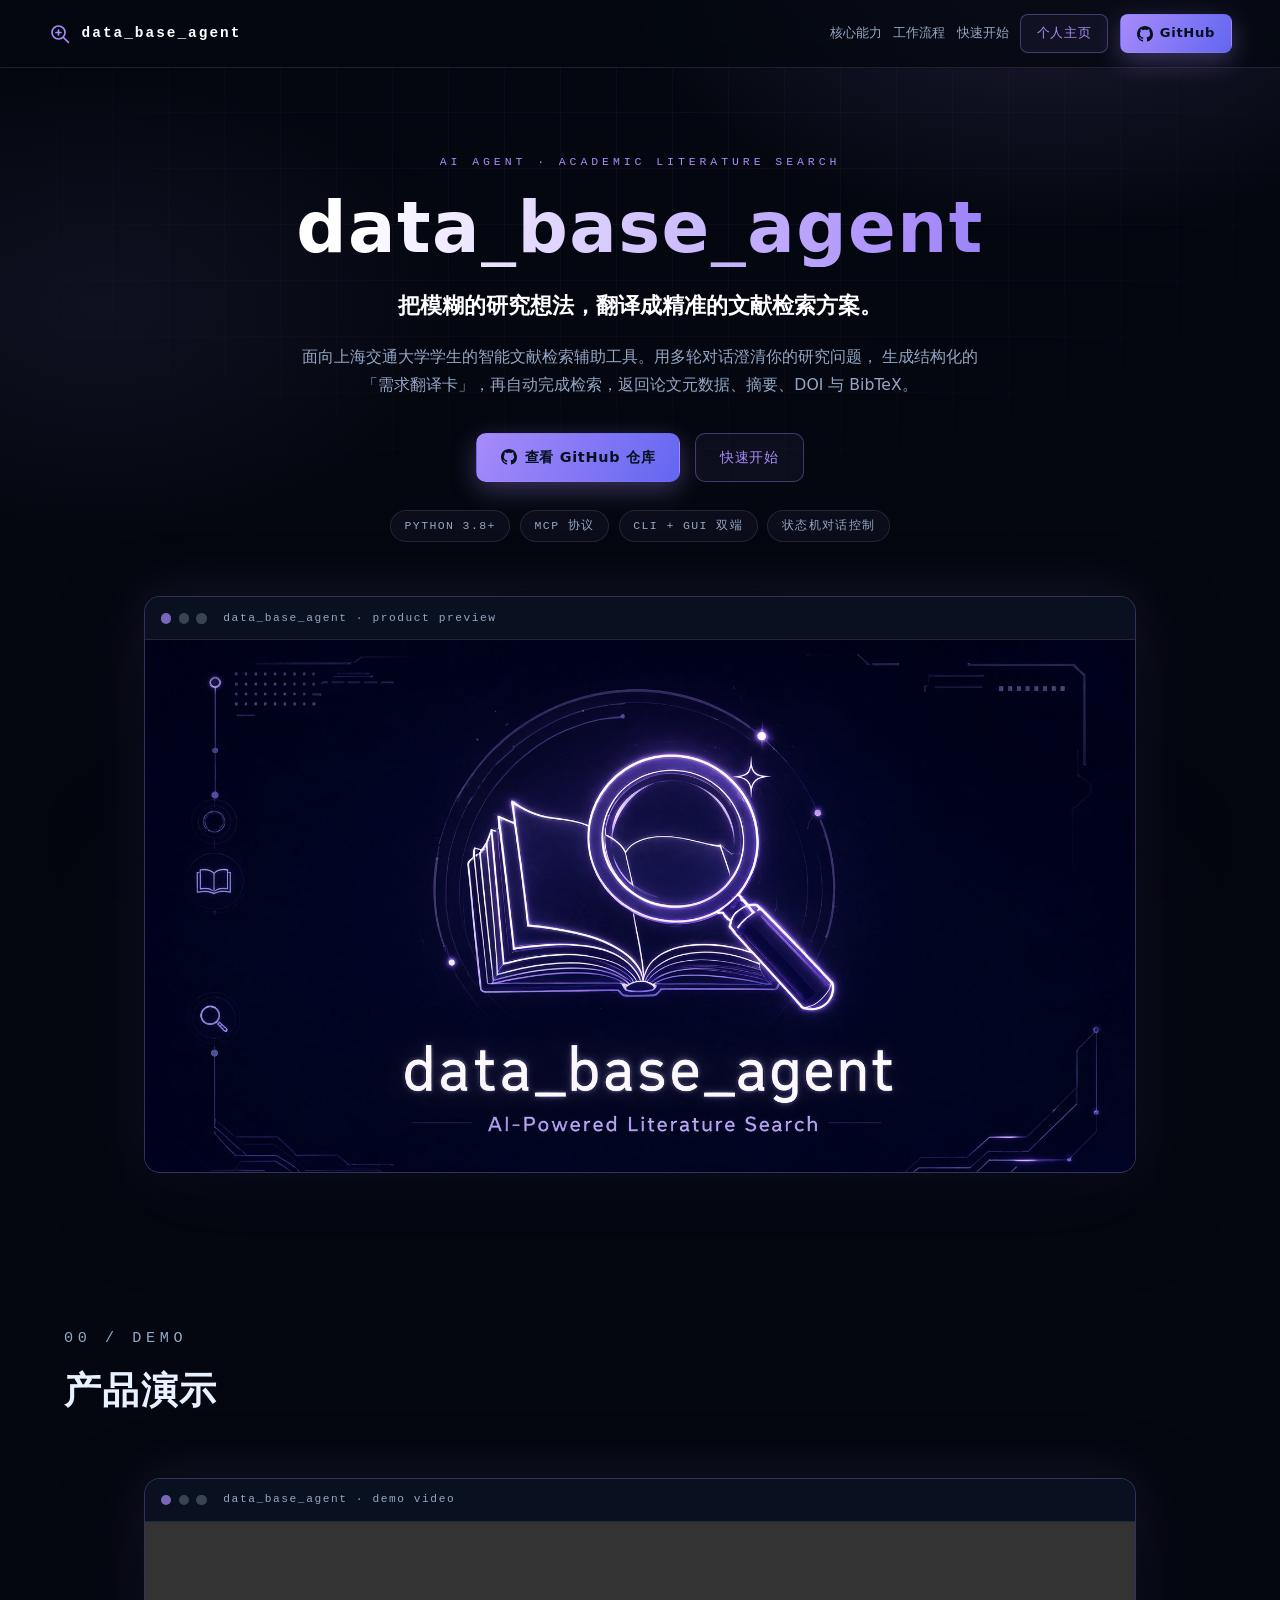
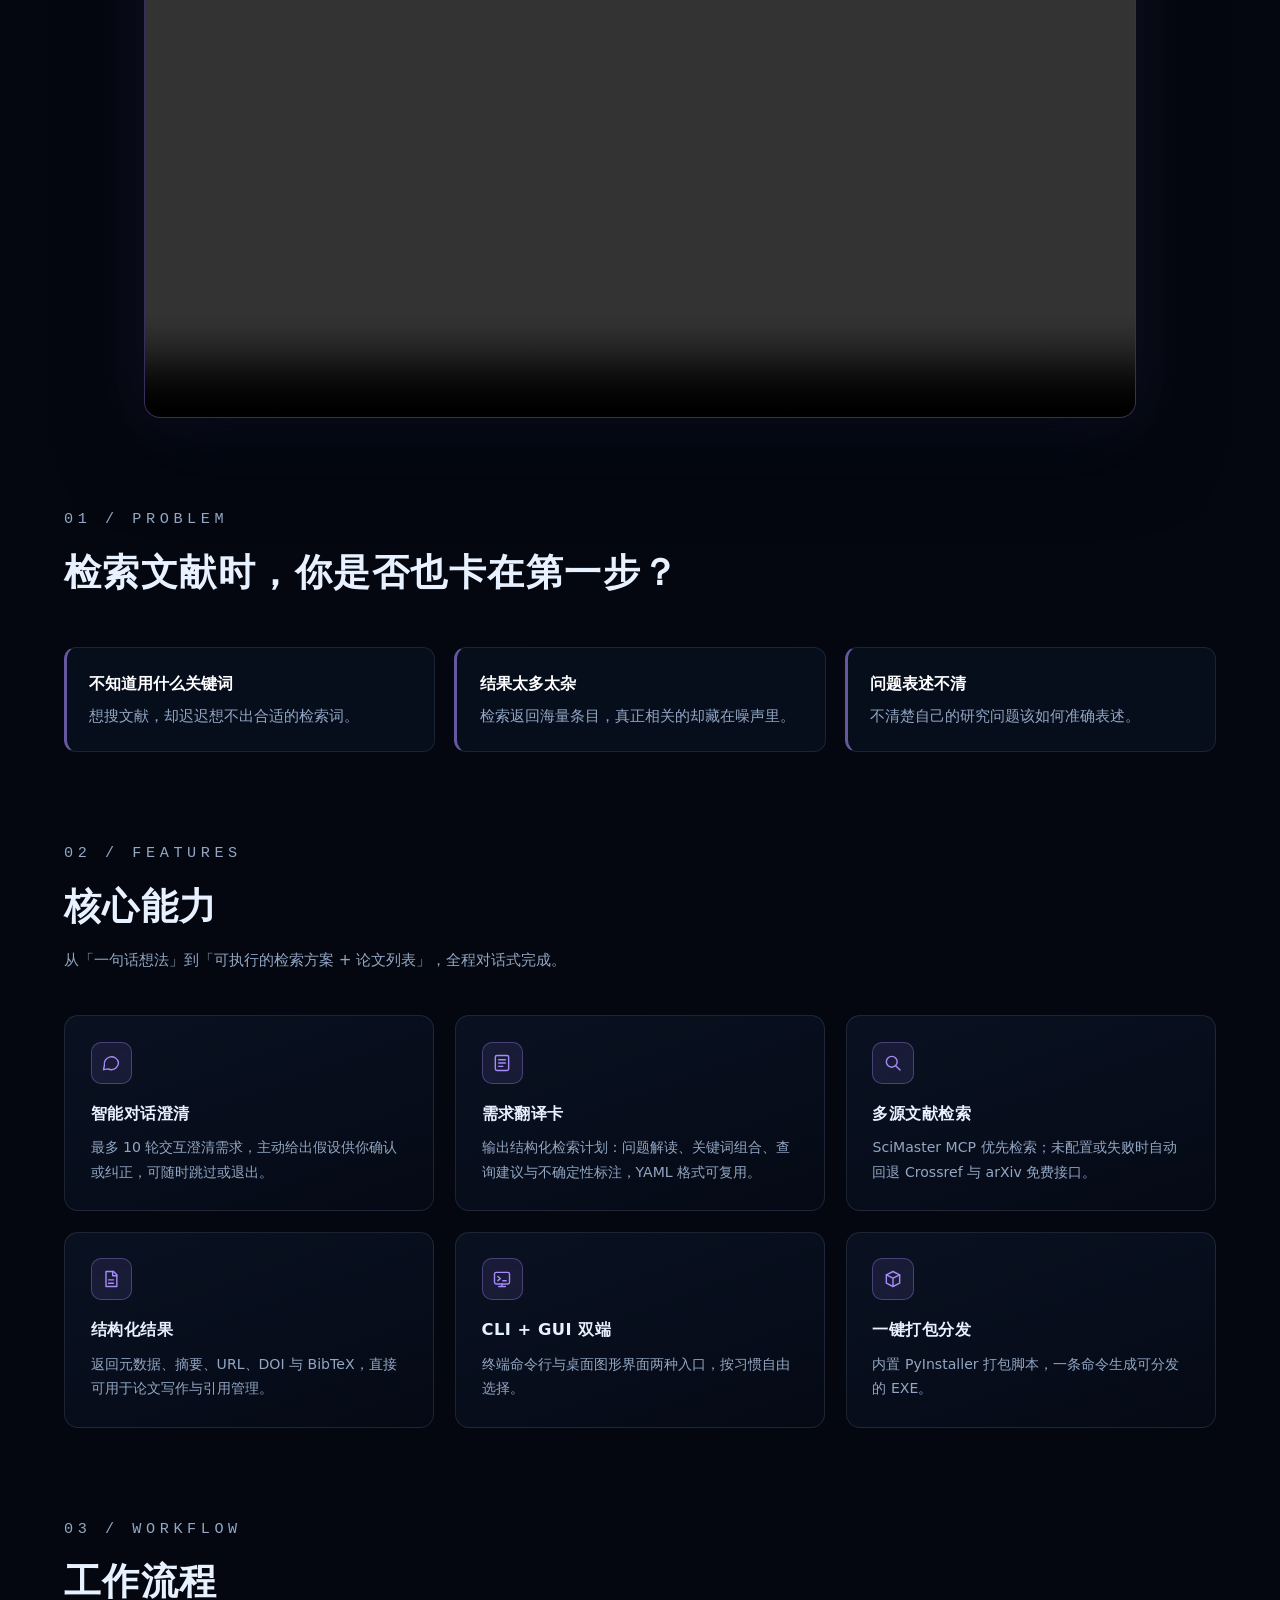
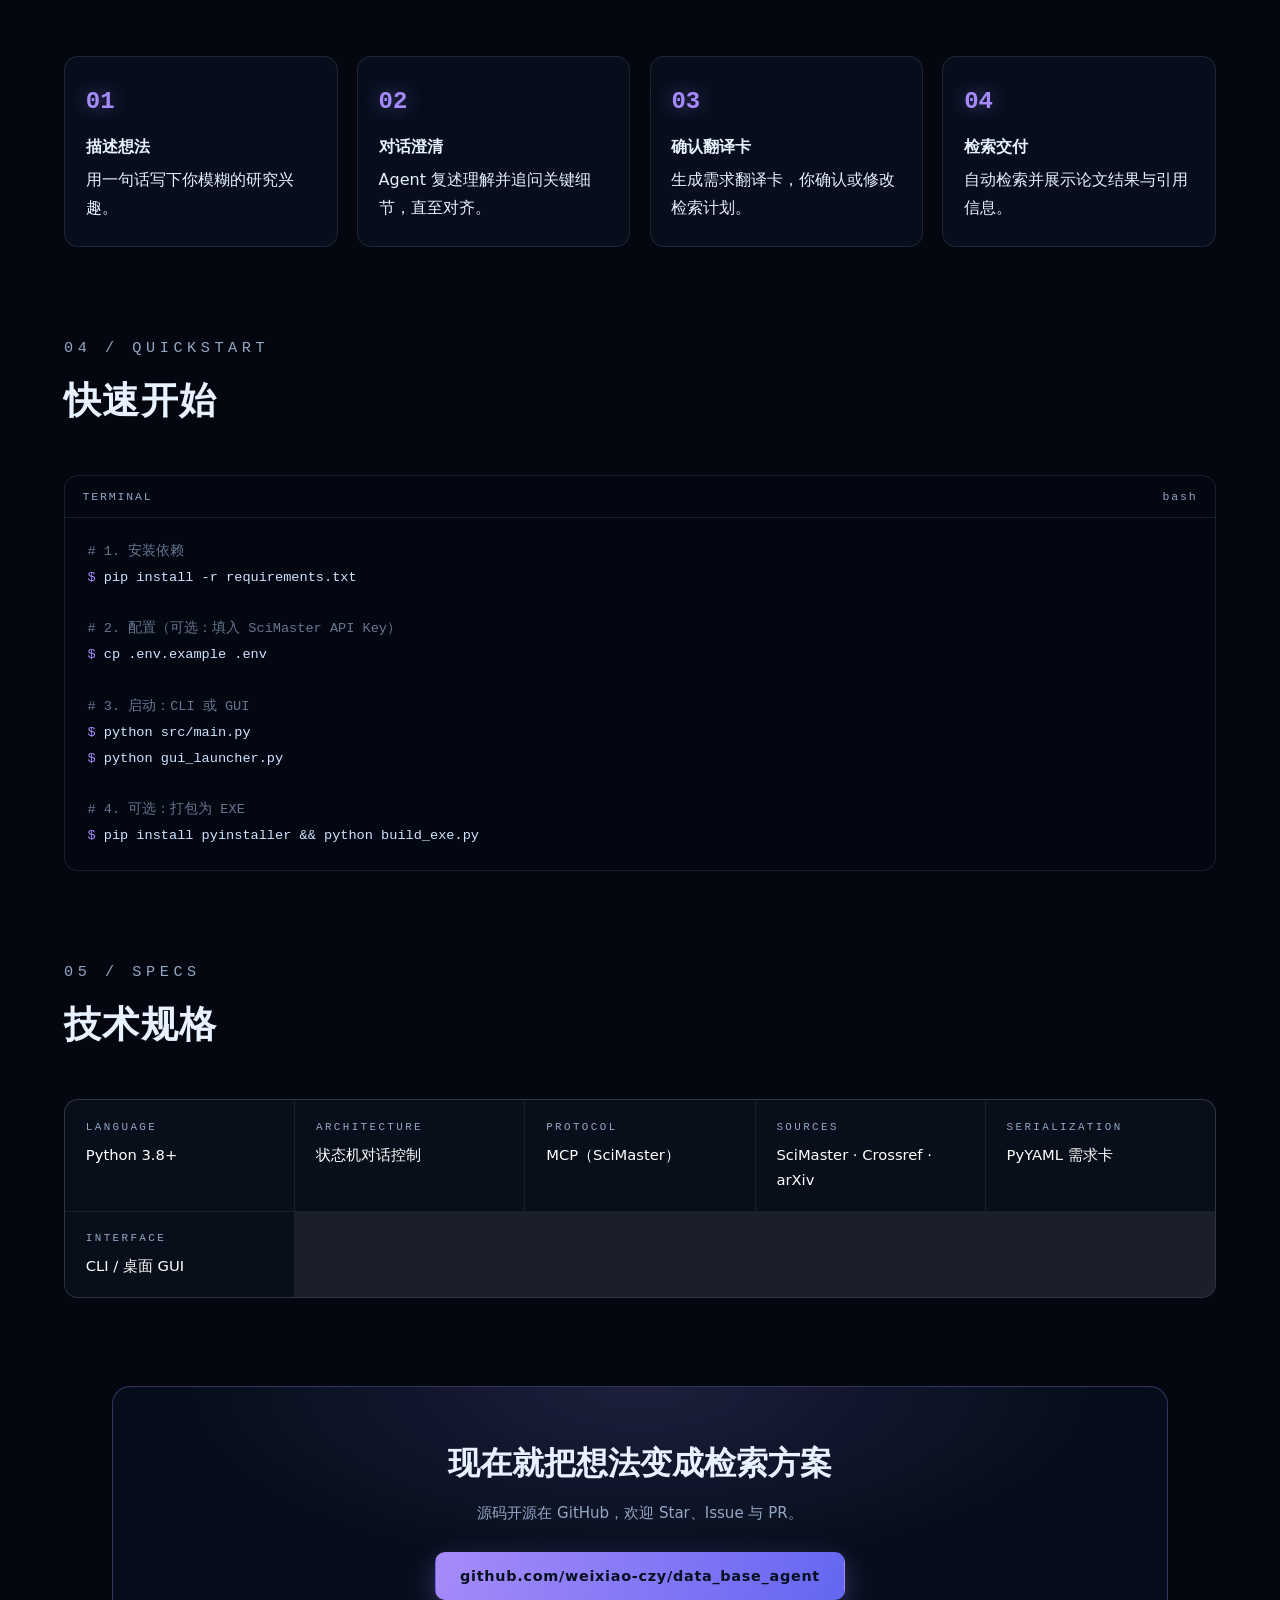
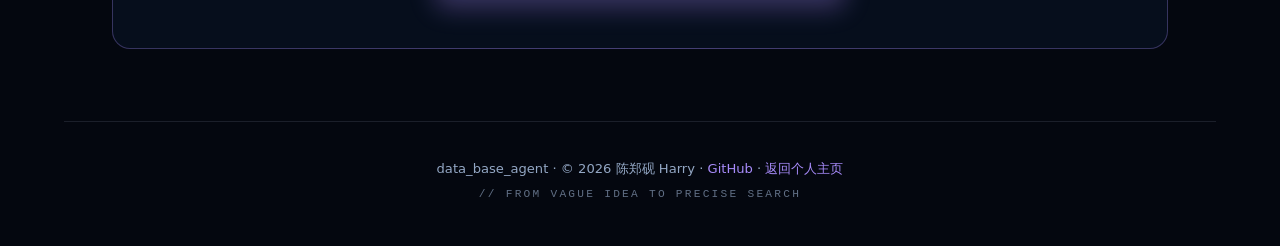
==== data_base_agent/index.html @ 6f0f9e39 "feat: data_base_agent 产品介绍页嵌入宣传视频" ====
<!DOCTYPE html>
<html lang="zh-CN">
<head>
<meta charset="UTF-8">
<meta name="viewport" content="width=device-width, initial-scale=1.0">
<title>data_base_agent · 文献检索需求翻译 Agent</title>
<meta name="description" content="data_base_agent：面向上海交通大学学生的智能文献检索辅助工具，用对话澄清研究想法，生成结构化检索方案并自动获取论文。">
<link rel="icon" href="data:image/svg+xml,%3Csvg xmlns='http://www.w3.org/2000/svg' viewBox='0 0 24 24'%3E%3Ccircle cx='10.5' cy='10.5' r='6.5' fill='none' stroke='%23a78bfa' stroke-width='2'/%3E%3Cpath d='m15.5 15.5 5 5' stroke='%23a78bfa' stroke-width='2' stroke-linecap='round'/%3E%3C/svg%3E">
<link rel="stylesheet" href="../css/product.css">
</head>
<body class="theme-violet">
<div class="p-bg" aria-hidden="true"></div>

<header class="p-topbar">
  <a class="p-logo" href="#top">
    <svg viewBox="0 0 24 24" aria-hidden="true"><circle cx="10.5" cy="10.5" r="6.5"/><path d="m15.5 15.5 5 5"/><path d="M8 10.5h5M10.5 8v5"/></svg>
    <span><b>data_base_agent</b></span>
  </a>
  <nav class="p-topnav" aria-label="页面导航">
    <a class="p-hide-sm" href="#features">核心能力</a>
    <a class="p-hide-sm" href="#workflow">工作流程</a>
    <a class="p-hide-sm" href="#quickstart">快速开始</a>
    <a class="p-btn p-btn-ghost p-btn-sm" href="../index.html">个人主页</a>
    <a class="p-btn p-btn-primary p-btn-sm" href="https://github.com/weixiao-czy/data_base_agent" target="_blank" rel="noopener">
      <svg viewBox="0 0 16 16" aria-hidden="true"><path d="M8 0C3.58 0 0 3.58 0 8c0 3.54 2.29 6.53 5.47 7.59.4.07.55-.17.55-.38 0-.19-.01-.82-.01-1.49-2.01.37-2.53-.49-2.69-.94-.09-.23-.48-.94-.82-1.13-.28-.15-.68-.52-.01-.53.63-.01 1.08.58 1.23.82.72 1.21 1.87.87 2.33.66.07-.52.28-.87.51-1.07-1.78-.2-3.64-.89-3.64-3.95 0-.87.31-1.59.82-2.15-.08-.2-.36-1.02.08-2.12 0 0 .67-.21 2.2.82.64-.18 1.32-.27 2-.27s1.36.09 2 .27c1.53-1.04 2.2-.82 2.2-.82.44 1.1.16 1.92.08 2.12.51.56.82 1.27.82 2.15 0 3.07-1.87 3.75-3.65 3.95.29.25.54.73.54 1.48 0 1.07-.01 1.93-.01 2.2 0 .21.15.46.55.38A8.01 8.01 0 0 0 16 8c0-4.42-3.58-8-8-8Z"/></svg>
      GitHub
    </a>
  </nav>
</header>

<main id="top">
  <section class="p-hero p-wrap">
    <p class="p-eyebrow up up-1">AI AGENT · ACADEMIC LITERATURE SEARCH</p>
    <h1 class="up up-2">data_base_agent</h1>
    <p class="p-tagline up up-3">把模糊的研究想法，翻译成精准的文献检索方案。</p>
    <p class="p-desc up up-4">
      面向上海交通大学学生的智能文献检索辅助工具。用多轮对话澄清你的研究问题，
      生成结构化的「需求翻译卡」，再自动完成检索，返回论文元数据、摘要、DOI 与 BibTeX。
    </p>
    <div class="p-cta up up-4">
      <a class="p-btn p-btn-primary" href="https://github.com/weixiao-czy/data_base_agent" target="_blank" rel="noopener">
        <svg viewBox="0 0 16 16" aria-hidden="true"><path d="M8 0C3.58 0 0 3.58 0 8c0 3.54 2.29 6.53 5.47 7.59.4.07.55-.17.55-.38 0-.19-.01-.82-.01-1.49-2.01.37-2.53-.49-2.69-.94-.09-.23-.48-.94-.82-1.13-.28-.15-.68-.52-.01-.53.63-.01 1.08.58 1.23.82.72 1.21 1.87.87 2.33.66.07-.52.28-.87.51-1.07-1.78-.2-3.64-.89-3.64-3.95 0-.87.31-1.59.82-2.15-.08-.2-.36-1.02.08-2.12 0 0 .67-.21 2.2.82.64-.18 1.32-.27 2-.27s1.36.09 2 .27c1.53-1.04 2.2-.82 2.2-.82.44 1.1.16 1.92.08 2.12.51.56.82 1.27.82 2.15 0 3.07-1.87 3.75-3.65 3.95.29.25.54.73.54 1.48 0 1.07-.01 1.93-.01 2.2 0 .21.15.46.55.38A8.01 8.01 0 0 0 16 8c0-4.42-3.58-8-8-8Z"/></svg>
        查看 GitHub 仓库
      </a>
      <a class="p-btn p-btn-ghost" href="#quickstart">快速开始</a>
    </div>
    <ul class="p-meta up up-5">
      <li>PYTHON 3.8+</li>
      <li>MCP 协议</li>
      <li>CLI + GUI 双端</li>
      <li>状态机对话控制</li>
    </ul>

    <figure class="p-frame up up-5">
      <div class="p-frame-bar" aria-hidden="true"><i></i><i></i><i></i><span>data_base_agent · product preview</span></div>
      <img src="../assets/promo-dba.jpg" alt="data_base_agent 产品宣传图：对话澄清、需求翻译卡与文献引用网络">
    </figure>
  </section>

  <section class="p-section p-wrap" id="demo">
    <header class="p-sec-head">
      <p class="p-sec-idx">00 / DEMO</p>
      <h2>产品演示</h2>
    </header>
    <figure class="p-frame">
      <div class="p-frame-bar" aria-hidden="true"><i></i><i></i><i></i><span>data_base_agent · demo video</span></div>
      <video src="promo.mp4" controls preload="metadata" playsinline></video>
    </figure>
  </section>

  <section class="p-section p-wrap" id="problems">
    <header class="p-sec-head">
      <p class="p-sec-idx">01 / PROBLEM</p>
      <h2>检索文献时，你是否也卡在第一步？</h2>
    </header>
    <ul class="p-pains">
      <li><b>不知道用什么关键词</b>想搜文献，却迟迟想不出合适的检索词。</li>
      <li><b>结果太多太杂</b>检索返回海量条目，真正相关的却藏在噪声里。</li>
      <li><b>问题表述不清</b>不清楚自己的研究问题该如何准确表述。</li>
    </ul>
  </section>

  <section class="p-section p-wrap" id="features">
    <header class="p-sec-head">
      <p class="p-sec-idx">02 / FEATURES</p>
      <h2>核心能力</h2>
      <p>从「一句话想法」到「可执行的检索方案 + 论文列表」，全程对话式完成。</p>
    </header>
    <div class="p-features">
      <div class="p-feature">
        <div class="p-ico"><svg viewBox="0 0 24 24"><path d="M21 11.5a8.5 8.5 0 0 1-8.5 8.5c-1.4 0-2.8-.3-4-1L3 20l1.1-5.2A8.5 8.5 0 1 1 21 11.5Z"/></svg></div>
        <h3>智能对话澄清</h3>
        <p>最多 10 轮交互澄清需求，主动给出假设供你确认或纠正，可随时跳过或退出。</p>
      </div>
      <div class="p-feature">
        <div class="p-ico"><svg viewBox="0 0 24 24"><rect x="4" y="3" width="16" height="18" rx="2"/><path d="M8 8h8M8 12h8M8 16h5"/></svg></div>
        <h3>需求翻译卡</h3>
        <p>输出结构化检索计划：问题解读、关键词组合、查询建议与不确定性标注，YAML 格式可复用。</p>
      </div>
      <div class="p-feature">
        <div class="p-ico"><svg viewBox="0 0 24 24"><circle cx="10.5" cy="10.5" r="6.5"/><path d="m15.5 15.5 5 5"/></svg></div>
        <h3>多源文献检索</h3>
        <p>SciMaster MCP 优先检索；未配置或失败时自动回退 Crossref 与 arXiv 免费接口。</p>
      </div>
      <div class="p-feature">
        <div class="p-ico"><svg viewBox="0 0 24 24"><path d="M6 3h9l4 4v14H6z"/><path d="M14 3v5h5M9 13h6M9 17h6"/></svg></div>
        <h3>结构化结果</h3>
        <p>返回元数据、摘要、URL、DOI 与 BibTeX，直接可用于论文写作与引用管理。</p>
      </div>
      <div class="p-feature">
        <div class="p-ico"><svg viewBox="0 0 24 24"><rect x="3" y="4" width="18" height="14" rx="2"/><path d="M8 21h8M12 18v3M7 9l3 2.5L7 14M13 14h4"/></svg></div>
        <h3>CLI + GUI 双端</h3>
        <p>终端命令行与桌面图形界面两种入口，按习惯自由选择。</p>
      </div>
      <div class="p-feature">
        <div class="p-ico"><svg viewBox="0 0 24 24"><path d="M12 3 4 7v10l8 4 8-4V7Z"/><path d="M4 7l8 4 8-4M12 11v10"/></svg></div>
        <h3>一键打包分发</h3>
        <p>内置 PyInstaller 打包脚本，一条命令生成可分发的 EXE。</p>
      </div>
    </div>
  </section>

  <section class="p-section p-wrap" id="workflow">
    <header class="p-sec-head">
      <p class="p-sec-idx">03 / WORKFLOW</p>
      <h2>工作流程</h2>
    </header>
    <ol class="p-steps">
      <li><b>描述想法</b>用一句话写下你模糊的研究兴趣。</li>
      <li><b>对话澄清</b>Agent 复述理解并追问关键细节，直至对齐。</li>
      <li><b>确认翻译卡</b>生成需求翻译卡，你确认或修改检索计划。</li>
      <li><b>检索交付</b>自动检索并展示论文结果与引用信息。</li>
    </ol>
  </section>

  <section class="p-section p-wrap" id="quickstart">
    <header class="p-sec-head">
      <p class="p-sec-idx">04 / QUICKSTART</p>
      <h2>快速开始</h2>
    </header>
    <div class="p-code">
      <div class="p-code-head"><span>TERMINAL</span><span>bash</span></div>
      <pre><span class="c"># 1. 安装依赖</span>
<span class="p">$</span> pip install -r requirements.txt

<span class="c"># 2. 配置（可选：填入 SciMaster API Key）</span>
<span class="p">$</span> cp .env.example .env

<span class="c"># 3. 启动：CLI 或 GUI</span>
<span class="p">$</span> python src/main.py
<span class="p">$</span> python gui_launcher.py

<span class="c"># 4. 可选：打包为 EXE</span>
<span class="p">$</span> pip install pyinstaller &amp;&amp; python build_exe.py</pre>
    </div>
  </section>

  <section class="p-section p-wrap" id="specs">
    <header class="p-sec-head">
      <p class="p-sec-idx">05 / SPECS</p>
      <h2>技术规格</h2>
    </header>
    <dl class="p-specs">
      <div><dt>LANGUAGE</dt><dd>Python 3.8+</dd></div>
      <div><dt>ARCHITECTURE</dt><dd>状态机对话控制</dd></div>
      <div><dt>PROTOCOL</dt><dd>MCP（SciMaster）</dd></div>
      <div><dt>SOURCES</dt><dd>SciMaster · Crossref · arXiv</dd></div>
      <div><dt>SERIALIZATION</dt><dd>PyYAML 需求卡</dd></div>
      <div><dt>INTERFACE</dt><dd>CLI / 桌面 GUI</dd></div>
    </dl>
  </section>

  <section class="p-wrap">
    <div class="p-cta-band">
      <h2>现在就把想法变成检索方案</h2>
      <p>源码开源在 GitHub，欢迎 Star、Issue 与 PR。</p>
      <a class="p-btn p-btn-primary" href="https://github.com/weixiao-czy/data_base_agent" target="_blank" rel="noopener">github.com/weixiao-czy/data_base_agent</a>
    </div>
  </section>
</main>

<footer class="p-footer p-wrap">
  <p>data_base_agent · © 2026 陈郑砚 Harry · <a href="https://github.com/weixiao-czy/data_base_agent" target="_blank" rel="noopener">GitHub</a> · <a href="../index.html">返回个人主页</a></p>
  <p class="p-fmono">// FROM VAGUE IDEA TO PRECISE SEARCH</p>
</footer>
</body>
</html>
---- css/product.css ----
/* 产品介绍页共享样式 */
:root {
  --bg: #04070f;
  --ink: #e8f1ff;
  --muted: #93a7c4;
  --line: rgba(148, 163, 184, 0.16);
  --glass: rgba(10, 20, 40, 0.55);
  --mono: ui-monospace, "SF Mono", "Cascadia Code", Consolas, "Courier New", monospace;
  --sans: "Inter", "PingFang SC", "Hiragino Sans GB", "Microsoft YaHei", system-ui, -apple-system, sans-serif;
}
body.theme-violet { --accent: #a78bfa; --accent-2: #6366f1; --accent-rgb: 167, 139, 250; }
body.theme-green { --accent: #4ade80; --accent-2: #22d3ee; --accent-rgb: 74, 222, 128; }

* { margin: 0; padding: 0; box-sizing: border-box; }
html { scroll-behavior: smooth; }
body {
  background: var(--bg);
  color: var(--ink);
  font-family: var(--sans);
  line-height: 1.75;
  -webkit-font-smoothing: antialiased;
  overflow-x: hidden;
}
::selection { background: rgba(var(--accent-rgb), 0.35); color: #fff; }
a { color: inherit; text-decoration: none; }
ul, ol { list-style: none; }

/* 背景 */
.p-bg {
  position: fixed;
  inset: 0;
  pointer-events: none;
  background:
    radial-gradient(46rem 30rem at 82% -6%, rgba(var(--accent-rgb), 0.16), transparent 62%),
    radial-gradient(40rem 26rem at 8% 34%, rgba(var(--accent-rgb), 0.08), transparent 60%),
    radial-gradient(60rem 40rem at 50% 116%, rgba(2, 6, 18, 0.9), transparent 72%);
}
.p-bg::after {
  content: "";
  position: absolute;
  inset: 0;
  background-image:
    linear-gradient(rgba(var(--accent-rgb), 0.05) 1px, transparent 1px),
    linear-gradient(90deg, rgba(var(--accent-rgb), 0.05) 1px, transparent 1px);
  background-size: 56px 56px;
  mask-image: radial-gradient(ellipse 90% 60% at 50% 20%, #000 10%, transparent 75%);
  -webkit-mask-image: radial-gradient(ellipse 90% 60% at 50% 20%, #000 10%, transparent 75%);
}

/* 顶栏 */
.p-topbar {
  position: fixed;
  top: 0; left: 0; right: 0;
  z-index: 20;
  display: flex;
  align-items: center;
  justify-content: space-between;
  gap: 1rem;
  padding: 0.9rem clamp(1.2rem, 4vw, 3rem);
  border-bottom: 1px solid var(--line);
  background: rgba(4, 7, 15, 0.72);
  backdrop-filter: blur(14px);
  -webkit-backdrop-filter: blur(14px);
}
.p-logo { display: flex; align-items: center; gap: 0.6rem; font-family: var(--mono); font-size: 0.9rem; letter-spacing: 0.14em; }
.p-logo svg { width: 1.5rem; height: 1.5rem; stroke: var(--accent); fill: none; stroke-width: 1.7; stroke-linecap: round; stroke-linejoin: round; }
.p-logo b { color: #fff; font-weight: 700; }
.p-topnav { display: flex; align-items: center; gap: 0.7rem; }
.p-topnav a { font-size: 0.82rem; color: var(--muted); transition: color 0.25s; }
.p-topnav a:hover { color: #fff; }

/* 按钮 */
.p-btn {
  display: inline-flex;
  align-items: center;
  gap: 0.45rem;
  padding: 0.66rem 1.5rem;
  border-radius: 10px;
  border: 1px solid transparent;
  font-size: 0.9rem;
  letter-spacing: 0.05em;
  cursor: pointer;
  transition: transform 0.25s, box-shadow 0.25s, background 0.25s, border-color 0.25s, color 0.25s;
}
.p-btn svg { width: 1rem; height: 1rem; fill: currentColor; }
.p-btn-primary {
  color: #06101f;
  font-weight: 700;
  background: linear-gradient(120deg, var(--accent), var(--accent-2));
  box-shadow: 0 8px 26px rgba(var(--accent-rgb), 0.32);
}
.p-btn-primary:hover { transform: translateY(-3px); box-shadow: 0 14px 36px rgba(var(--accent-rgb), 0.45); }
.p-btn-ghost { color: var(--accent); border-color: rgba(var(--accent-rgb), 0.35); background: rgba(var(--accent-rgb), 0.06); }
.p-btn-ghost:hover { transform: translateY(-3px); background: rgba(var(--accent-rgb), 0.14); }
.p-btn-sm { padding: 0.42rem 1rem; font-size: 0.8rem; border-radius: 8px; }
.p-topnav a.p-btn-primary { color: #06101f; }
.p-topnav a.p-btn-ghost { color: var(--accent); }

/* 通用容器 */
.p-wrap { max-width: 72rem; margin: 0 auto; padding: 0 clamp(1.2rem, 5vw, 3rem); position: relative; z-index: 2; }

/* 入场 */
.up { opacity: 0; animation: pUp 0.8s cubic-bezier(0.22, 1, 0.36, 1) forwards; }
.up-1 { animation-delay: 0.05s; } .up-2 { animation-delay: 0.15s; } .up-3 { animation-delay: 0.25s; }
.up-4 { animation-delay: 0.35s; } .up-5 { animation-delay: 0.45s; }
@keyframes pUp { from { opacity: 0; transform: translateY(24px); } to { opacity: 1; transform: none; } }

/* Hero */
.p-hero { padding: 9.5rem 0 4rem; text-align: center; }
.p-eyebrow {
  font-family: var(--mono);
  font-size: 0.72rem;
  letter-spacing: 0.34em;
  color: var(--accent);
  margin-bottom: 1.1rem;
}
.p-hero h1 {
  font-size: clamp(2.6rem, 6.5vw, 4.4rem);
  font-weight: 800;
  letter-spacing: 0.02em;
  line-height: 1.1;
  background: linear-gradient(100deg, #fff 25%, var(--accent) 75%, var(--accent-2));
  -webkit-background-clip: text;
  background-clip: text;
  -webkit-text-fill-color: transparent;
}
.p-tagline {
  margin: 1.2rem auto 0;
  max-width: 40rem;
  font-size: clamp(1.05rem, 2.4vw, 1.4rem);
  color: #fff;
  font-weight: 600;
}
.p-desc { margin: 1.1rem auto 0; max-width: 44rem; color: var(--muted); font-size: 0.98rem; }
.p-cta { display: flex; justify-content: center; gap: 0.9rem; flex-wrap: wrap; margin-top: 2.2rem; }
.p-meta { display: flex; justify-content: center; gap: 0.6rem; flex-wrap: wrap; margin-top: 1.8rem; }
.p-meta li {
  font-family: var(--mono);
  font-size: 0.72rem;
  letter-spacing: 0.12em;
  color: var(--muted);
  padding: 0.3rem 0.85rem;
  border: 1px solid var(--line);
  border-radius: 999px;
  background: rgba(var(--accent-rgb), 0.05);
}
.p-meta li.p-meta-hot { color: var(--accent); border-color: rgba(var(--accent-rgb), 0.4); }

/* 宣传图框 */
.p-frame {
  margin: 3.4rem auto 0;
  max-width: 62rem;
  border: 1px solid rgba(var(--accent-rgb), 0.3);
  border-radius: 16px;
  overflow: hidden;
  background: rgba(8, 14, 28, 0.7);
  box-shadow: 0 30px 80px rgba(2, 6, 16, 0.7), 0 0 60px rgba(var(--accent-rgb), 0.14);
}
.p-frame-bar {
  display: flex;
  align-items: center;
  gap: 0.45rem;
  padding: 0.7rem 1rem;
  border-bottom: 1px solid var(--line);
  background: rgba(10, 18, 34, 0.8);
}
.p-frame-bar i { width: 0.65rem; height: 0.65rem; border-radius: 50%; background: rgba(148, 163, 184, 0.35); }
.p-frame-bar i:first-child { background: rgba(var(--accent-rgb), 0.7); }
.p-frame-bar span { margin-left: 0.6rem; font-family: var(--mono); font-size: 0.7rem; letter-spacing: 0.14em; color: var(--muted); }
.p-frame img, .p-frame video { display: block; width: 100%; height: auto; }

/* 区块 */
.p-section { padding: 5rem 0 0; }
.p-sec-head { margin-bottom: 2.6rem; }
.p-sec-idx { font-family: var(--mono); font-size: 0.72rem; letter-spacing: 0.3em; color: var(--accent); margin-bottom: 0.5rem; }
.p-sec-head h2 { font-size: clamp(1.6rem, 3.4vw, 2.3rem); letter-spacing: 0.04em; }
.p-sec-head p { color: var(--muted); margin-top: 0.5rem; max-width: 42rem; font-size: 0.95rem; }

/* 痛点 */
.p-pains { display: grid; grid-template-columns: repeat(auto-fit, minmax(15rem, 1fr)); gap: 1.2rem; }
.p-pains li {
  padding: 1.4rem;
  border: 1px solid var(--line);
  border-left: 3px solid rgba(var(--accent-rgb), 0.6);
  border-radius: 12px;
  background: var(--glass);
  color: var(--muted);
  font-size: 0.92rem;
}
.p-pains li b { display: block; color: #fff; margin-bottom: 0.3rem; font-size: 1rem; }

/* 特性 */
.p-features { display: grid; grid-template-columns: repeat(3, 1fr); gap: 1.3rem; }
.p-feature {
  padding: 1.6rem;
  border: 1px solid var(--line);
  border-radius: 14px;
  background: linear-gradient(160deg, rgba(12, 22, 42, 0.7), rgba(6, 12, 26, 0.6));
  transition: transform 0.3s cubic-bezier(0.22, 1, 0.36, 1), border-color 0.3s, box-shadow 0.3s;
}
.p-feature:hover { transform: translateY(-5px); border-color: rgba(var(--accent-rgb), 0.45); box-shadow: 0 16px 40px rgba(2, 6, 16, 0.6); }
.p-feature .p-ico {
  width: 2.6rem; height: 2.6rem;
  border-radius: 10px;
  display: flex; align-items: center; justify-content: center;
  border: 1px solid rgba(var(--accent-rgb), 0.35);
  background: rgba(var(--accent-rgb), 0.1);
  margin-bottom: 1rem;
}
.p-feature .p-ico svg { width: 1.25rem; height: 1.25rem; stroke: var(--accent); fill: none; stroke-width: 1.7; stroke-linecap: round; stroke-linejoin: round; }
.p-feature h3 { font-size: 1.02rem; margin-bottom: 0.45rem; letter-spacing: 0.03em; }
.p-feature p { color: var(--muted); font-size: 0.88rem; }

/* 流程 */
.p-steps { display: grid; grid-template-columns: repeat(auto-fit, minmax(13rem, 1fr)); gap: 1.2rem; counter-reset: step; }
.p-steps li {
  position: relative;
  padding: 1.5rem 1.3rem;
  border: 1px solid var(--line);
  border-radius: 14px;
  background: var(--glass);
}
.p-steps li::before {
  counter-increment: step;
  content: "0" counter(step);
  font-family: var(--mono);
  font-size: 1.5rem;
  font-weight: 700;
  color: var(--accent);
  text-shadow: 0 0 18px rgba(var(--accent-rgb), 0.5);
  display: block;
  margin-bottom: 0.6rem;
}
.p-steps b { display: block; margin-bottom: 0.3rem; }
.p-steps p { color: var(--muted); font-size: 0.86rem; }

/* 代码块 */
.p-code {
  border: 1px solid var(--line);
  border-radius: 14px;
  background: rgba(3, 8, 18, 0.85);
  overflow: hidden;
}
.p-code-head {
  display: flex;
  align-items: center;
  justify-content: space-between;
  padding: 0.65rem 1.1rem;
  border-bottom: 1px solid var(--line);
  font-family: var(--mono);
  font-size: 0.72rem;
  letter-spacing: 0.16em;
  color: var(--muted);
}
.p-code pre {
  padding: 1.3rem 1.4rem;
  overflow-x: auto;
  font-family: var(--mono);
  font-size: 0.85rem;
  line-height: 1.9;
  color: #cfe3ff;
}
.p-code .c { color: rgba(147, 167, 196, 0.7); }
.p-code .p { color: var(--accent); }

/* 规格 */
.p-specs { display: grid; grid-template-columns: repeat(auto-fit, minmax(14rem, 1fr)); gap: 1px; border: 1px solid var(--line); border-radius: 14px; overflow: hidden; background: var(--line); }
.p-specs div { padding: 1.1rem 1.3rem; background: rgba(6, 12, 26, 0.85); }
.p-specs dt { font-family: var(--mono); font-size: 0.68rem; letter-spacing: 0.22em; color: var(--muted); margin-bottom: 0.3rem; }
.p-specs dd { font-size: 0.92rem; color: #fff; }

/* 底部 CTA + 页脚 */
.p-cta-band {
  margin: 5.5rem 0 0;
  padding: 3rem clamp(1.4rem, 4vw, 3rem);
  border: 1px solid rgba(var(--accent-rgb), 0.3);
  border-radius: 18px;
  background: radial-gradient(40rem 16rem at 50% 0%, rgba(var(--accent-rgb), 0.14), transparent 70%), var(--glass);
  text-align: center;
}
.p-cta-band h2 { font-size: clamp(1.4rem, 3vw, 2rem); margin-bottom: 0.6rem; }
.p-cta-band p { color: var(--muted); margin-bottom: 1.6rem; font-size: 0.94rem; }
.p-footer {
  margin-top: 4.5rem;
  padding: 2.2rem 0 2.6rem;
  border-top: 1px solid var(--line);
  text-align: center;
  color: var(--muted);
  font-size: 0.82rem;
}
.p-footer a { color: var(--accent); }
.p-footer .p-fmono { font-family: var(--mono); font-size: 0.7rem; letter-spacing: 0.2em; opacity: 0.65; margin-top: 0.3rem; }

@media (max-width: 980px) {
  .p-features { grid-template-columns: repeat(2, 1fr); }
  .p-steps { grid-template-columns: repeat(2, 1fr); }
}
@media (max-width: 640px) {
  .p-hero { padding-top: 8rem; }
  .p-topnav a.p-hide-sm { display: none; }
  .p-features, .p-steps, .p-pains { grid-template-columns: 1fr; }
}
@media (prefers-reduced-motion: reduce) {
  html { scroll-behavior: auto; }
  *, *::before, *::after { animation-duration: 0.01ms !important; transition-duration: 0.01ms !important; }
  .up { opacity: 1; }
}
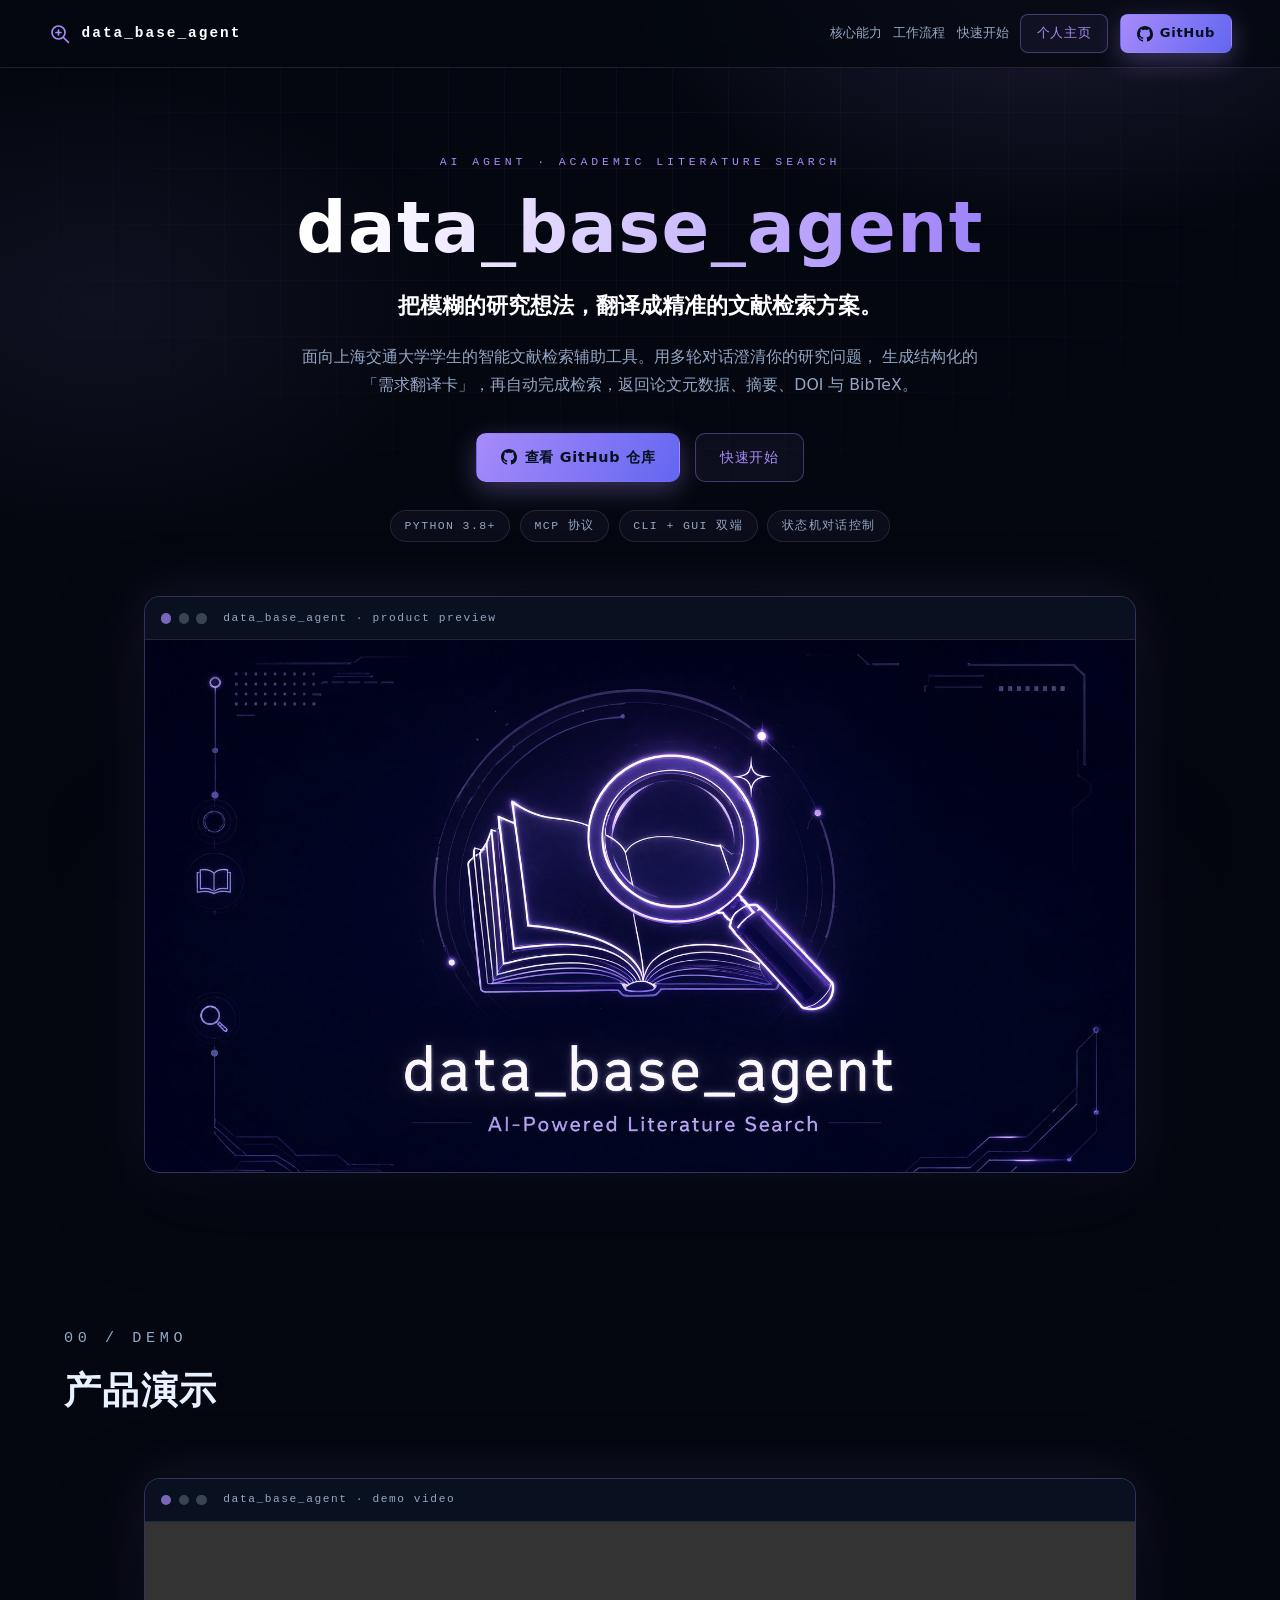
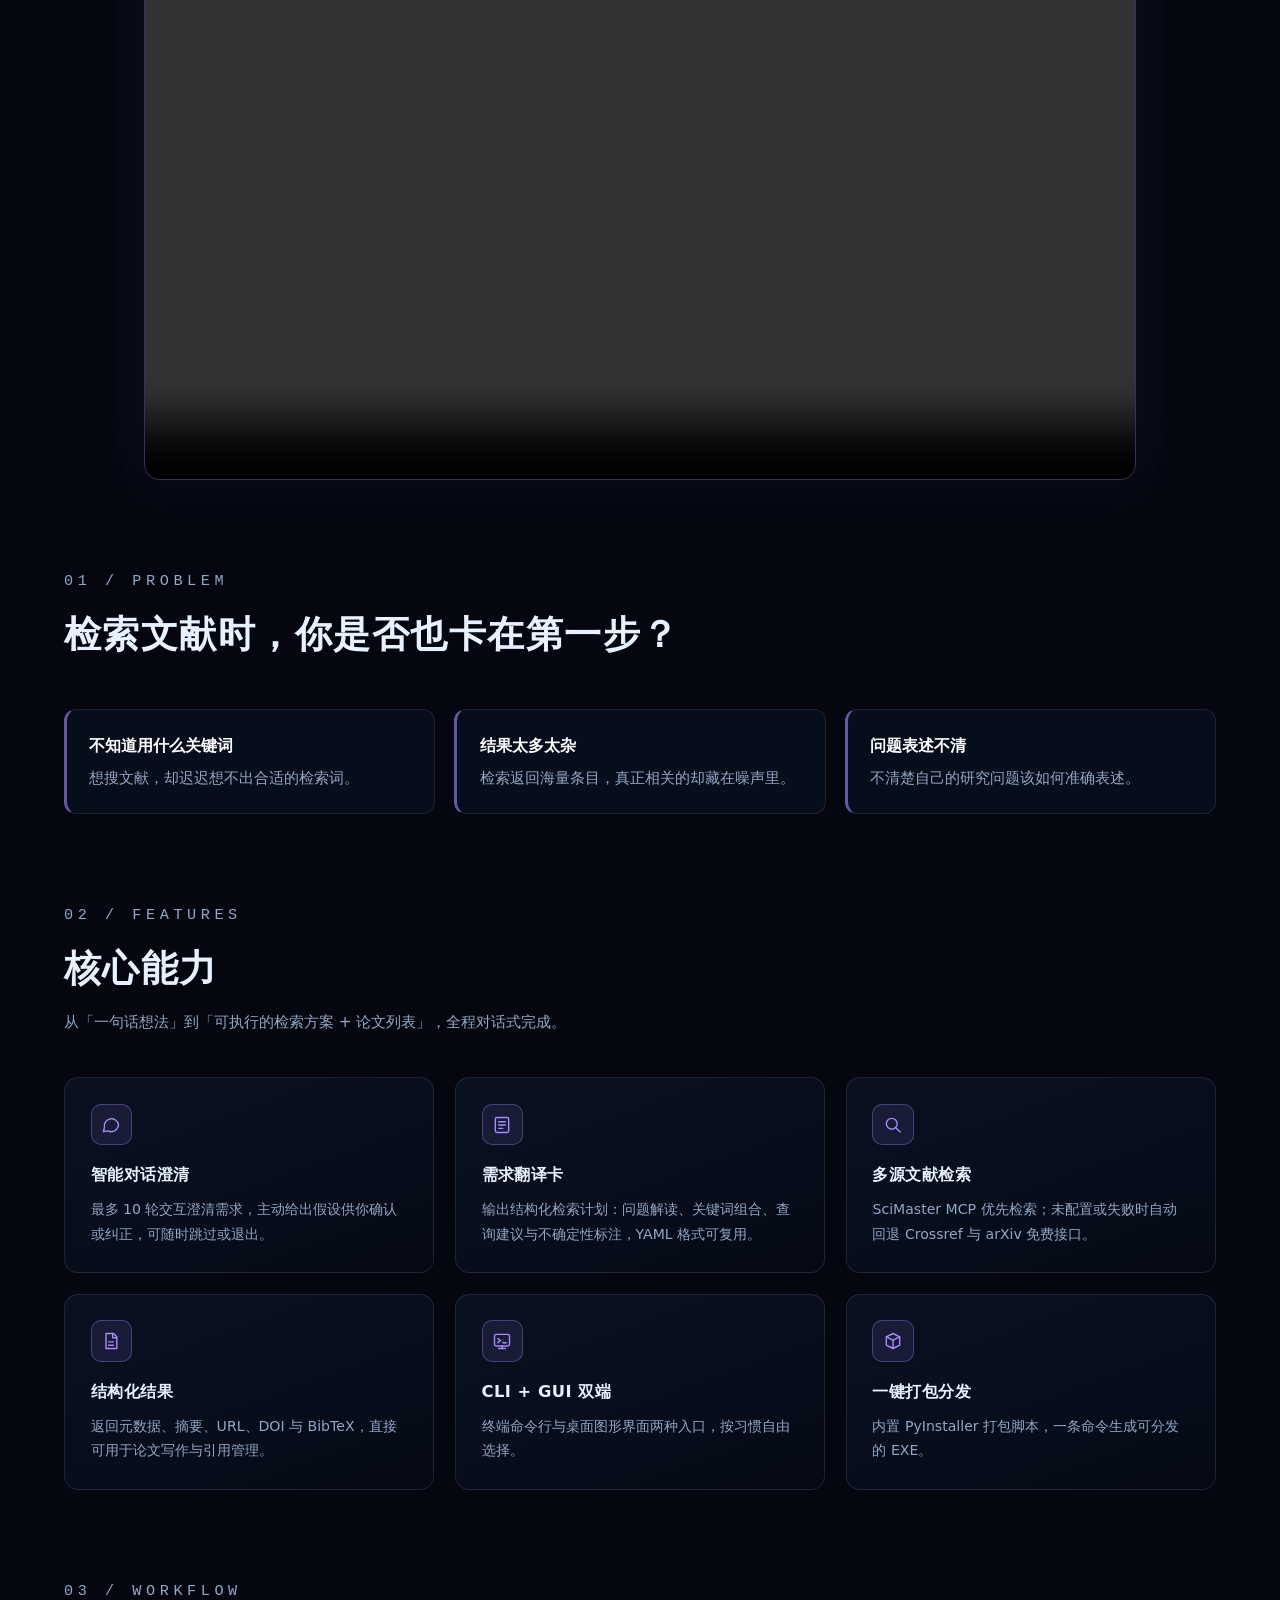
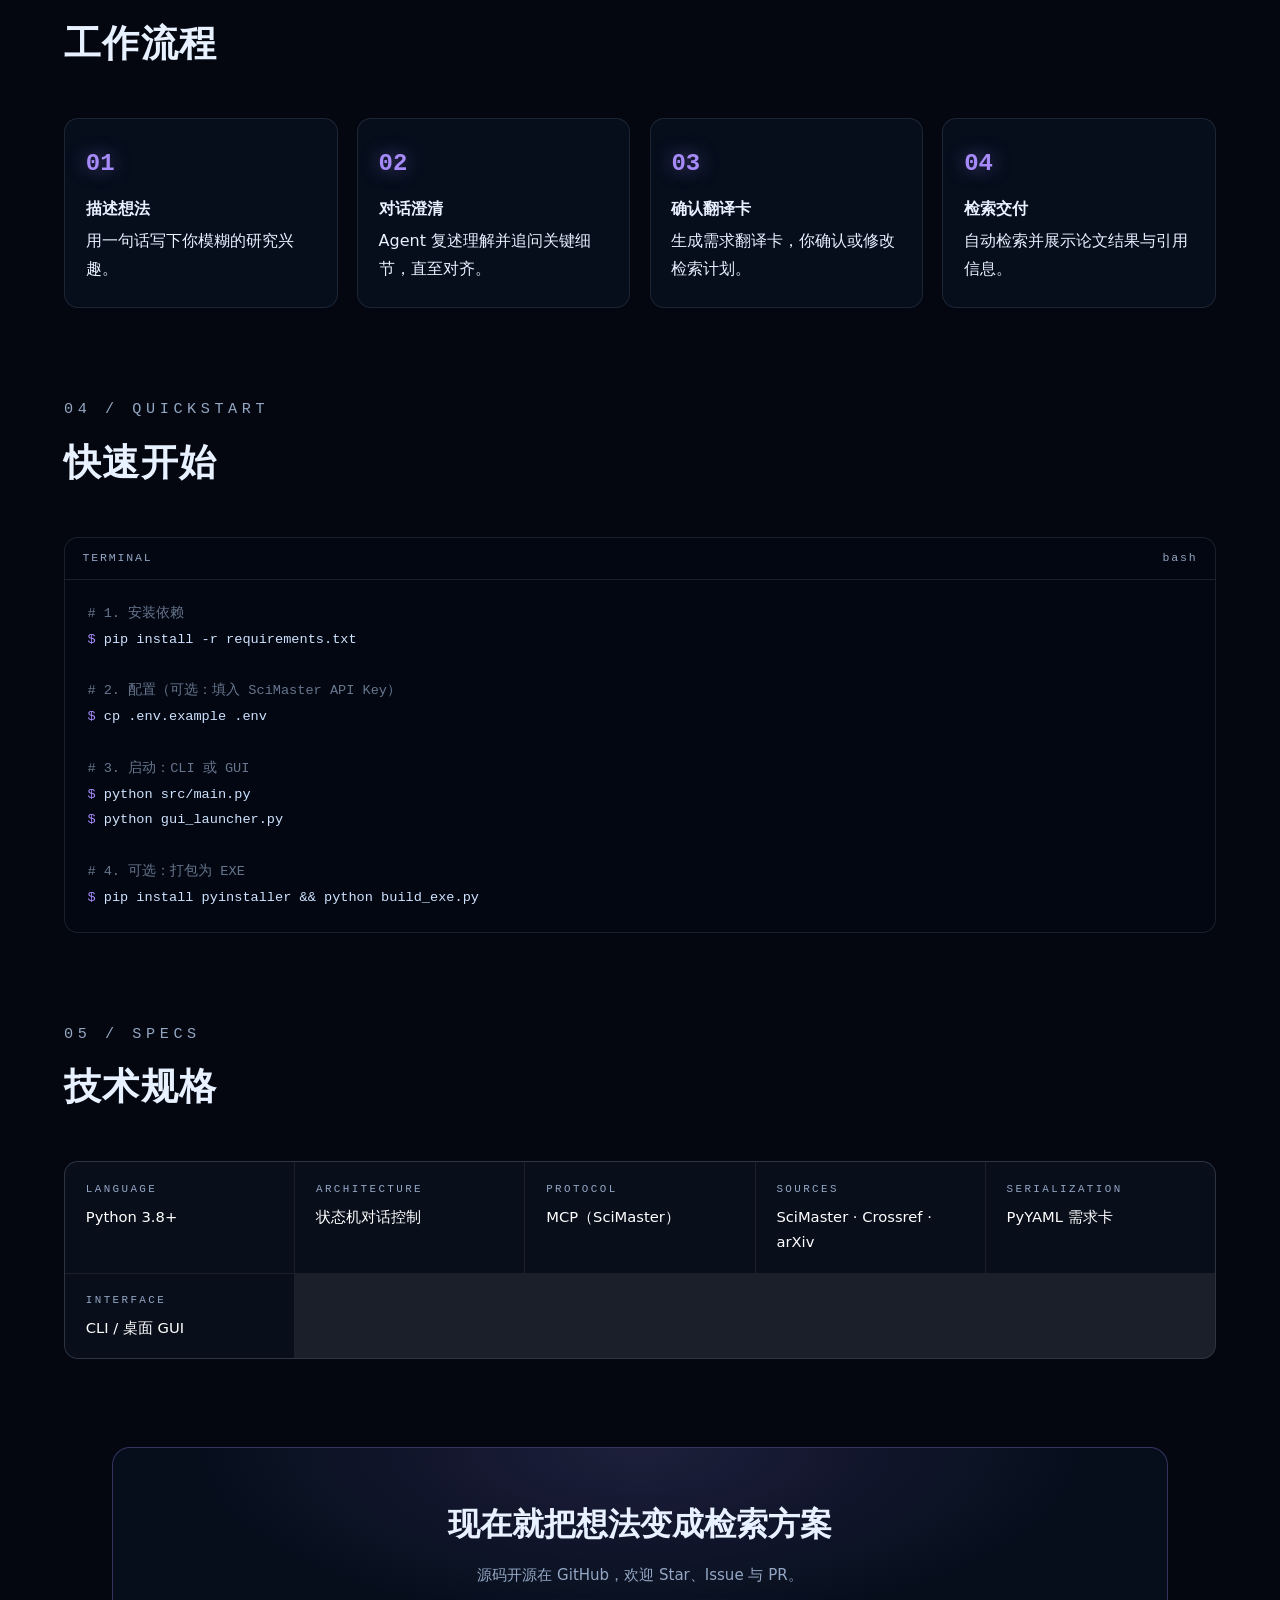
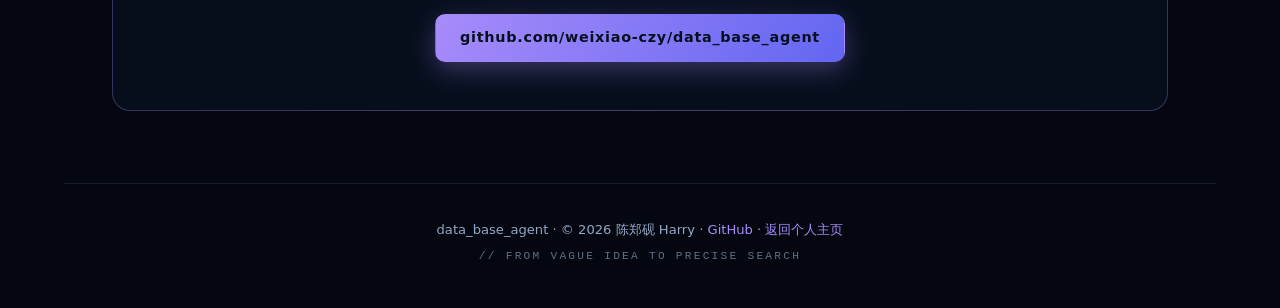
==== commit b681d228: "fix: 视频播放器比例修正为 16:9" ====
--- a/data_base_agent/index.html
+++ b/data_base_agent/index.html
@@ -6,7 +6,7 @@
 <title>data_base_agent · 文献检索需求翻译 Agent</title>
 <meta name="description" content="data_base_agent：面向上海交通大学学生的智能文献检索辅助工具，用对话澄清研究想法，生成结构化检索方案并自动获取论文。">
 <link rel="icon" href="data:image/svg+xml,%3Csvg xmlns='http://www.w3.org/2000/svg' viewBox='0 0 24 24'%3E%3Ccircle cx='10.5' cy='10.5' r='6.5' fill='none' stroke='%23a78bfa' stroke-width='2'/%3E%3Cpath d='m15.5 15.5 5 5' stroke='%23a78bfa' stroke-width='2' stroke-linecap='round'/%3E%3C/svg%3E">
-<link rel="stylesheet" href="../css/product.css">
+<link rel="stylesheet" href="../css/product.css?v=2">
 </head>
 <body class="theme-violet">
 <div class="p-bg" aria-hidden="true"></div>
--- a/css/product.css
+++ b/css/product.css
@@ -167,7 +167,8 @@
 .p-frame-bar i { width: 0.65rem; height: 0.65rem; border-radius: 50%; background: rgba(148, 163, 184, 0.35); }
 .p-frame-bar i:first-child { background: rgba(var(--accent-rgb), 0.7); }
 .p-frame-bar span { margin-left: 0.6rem; font-family: var(--mono); font-size: 0.7rem; letter-spacing: 0.14em; color: var(--muted); }
-.p-frame img, .p-frame video { display: block; width: 100%; height: auto; }
+.p-frame img { display: block; width: 100%; height: auto; }
+.p-frame video { display: block; width: 100%; aspect-ratio: 16 / 9; object-fit: contain; background: #000; }
 
 /* 区块 */
 .p-section { padding: 5rem 0 0; }
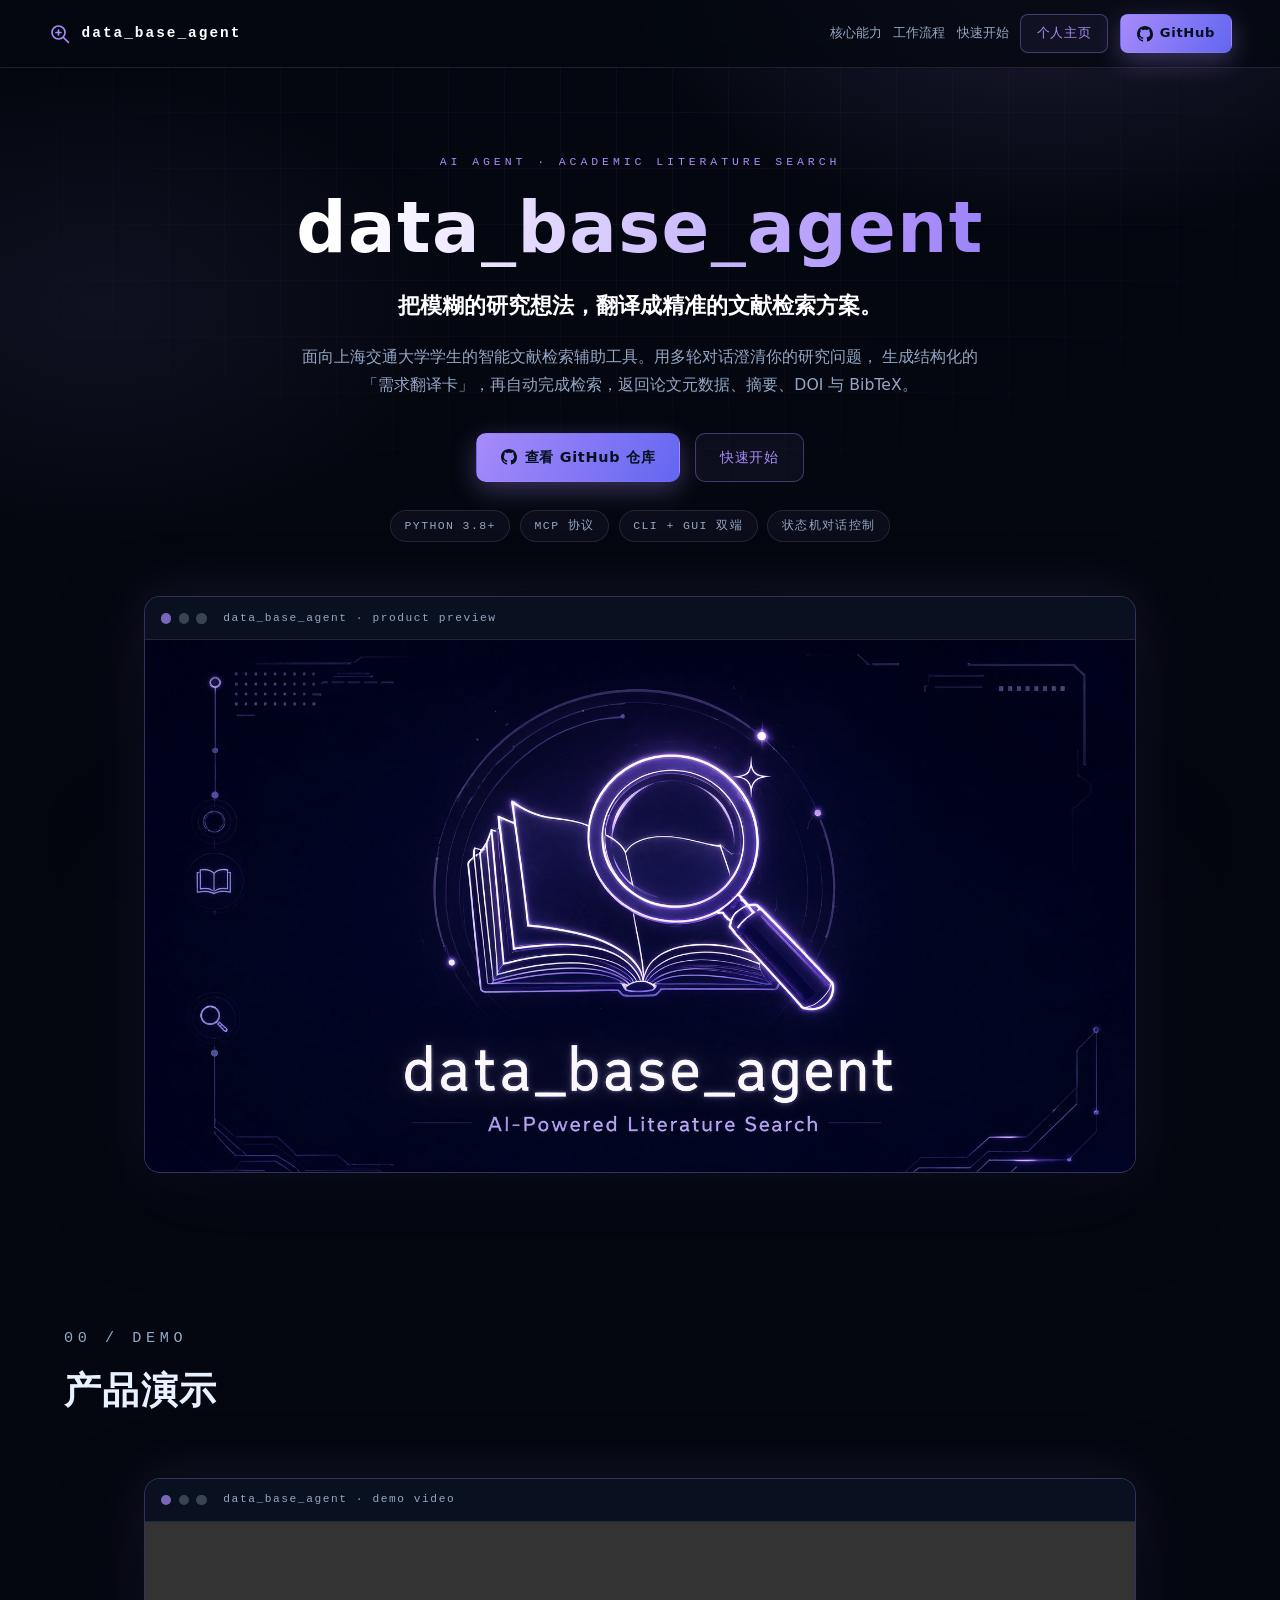
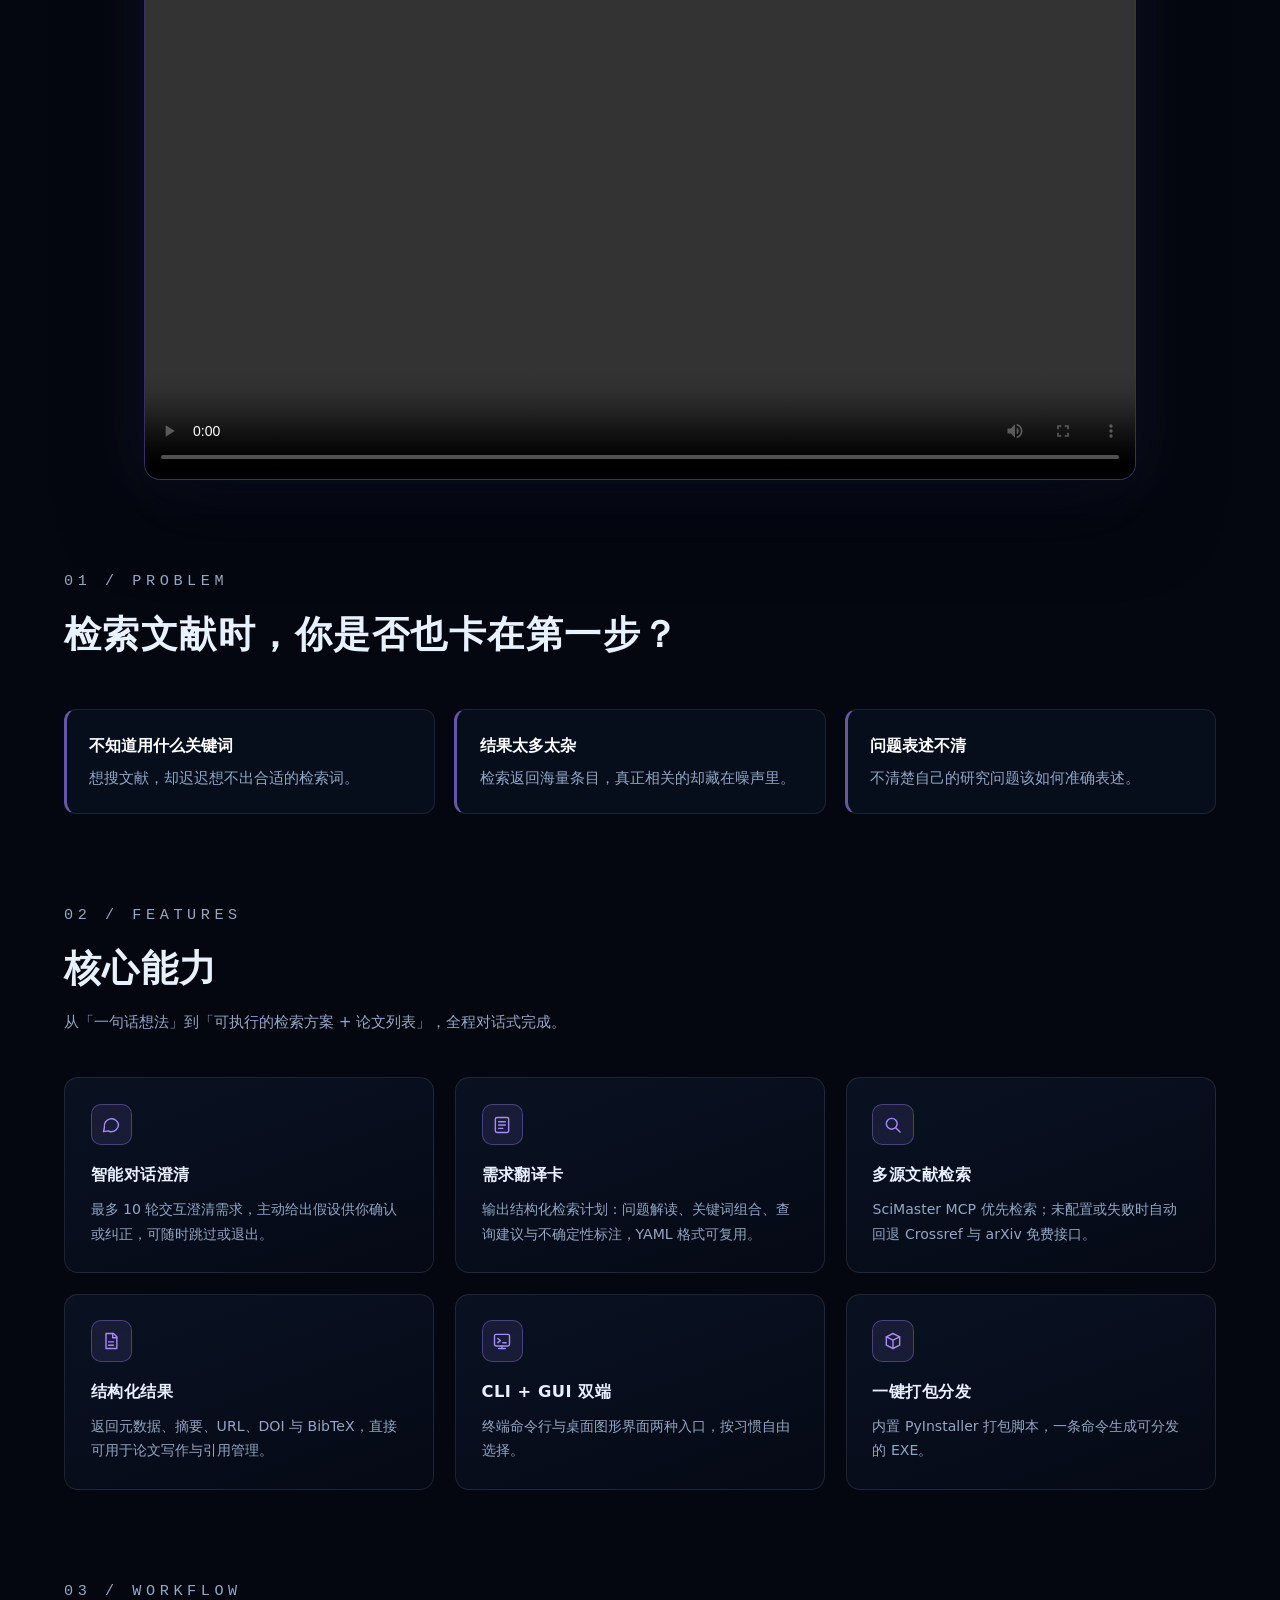
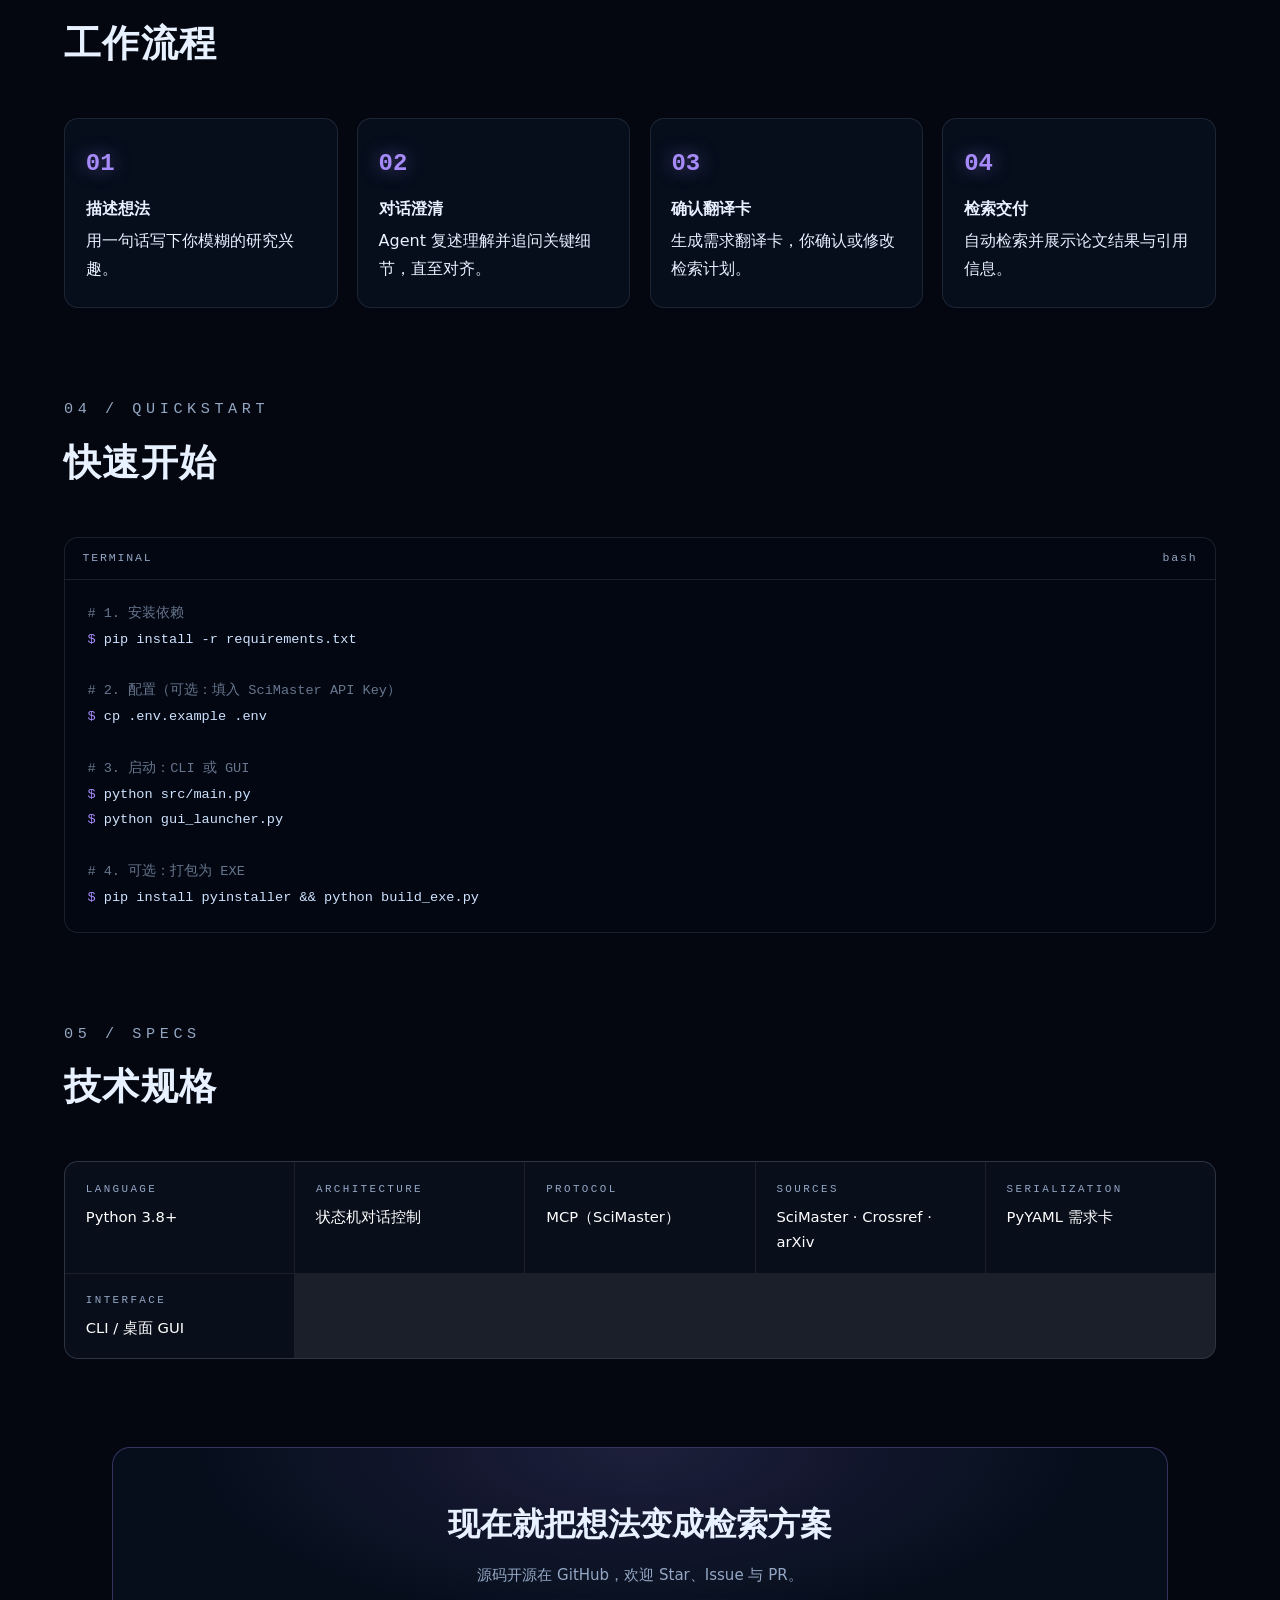
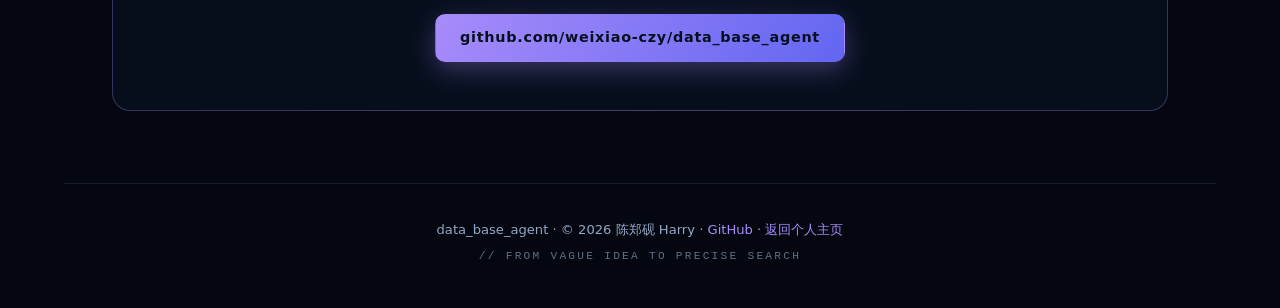
==== commit 101333fc: "fix: 视频 URL 加版本号绕过 CDN 缓存" ====
--- a/data_base_agent/index.html
+++ b/data_base_agent/index.html
@@ -64,7 +64,7 @@
     </header>
     <figure class="p-frame">
       <div class="p-frame-bar" aria-hidden="true"><i></i><i></i><i></i><span>data_base_agent · demo video</span></div>
-      <video src="promo.mp4" controls preload="metadata" playsinline></video>
+      <video src="promo.mp4?v=2" controls preload="metadata" playsinline></video>
     </figure>
   </section>
 
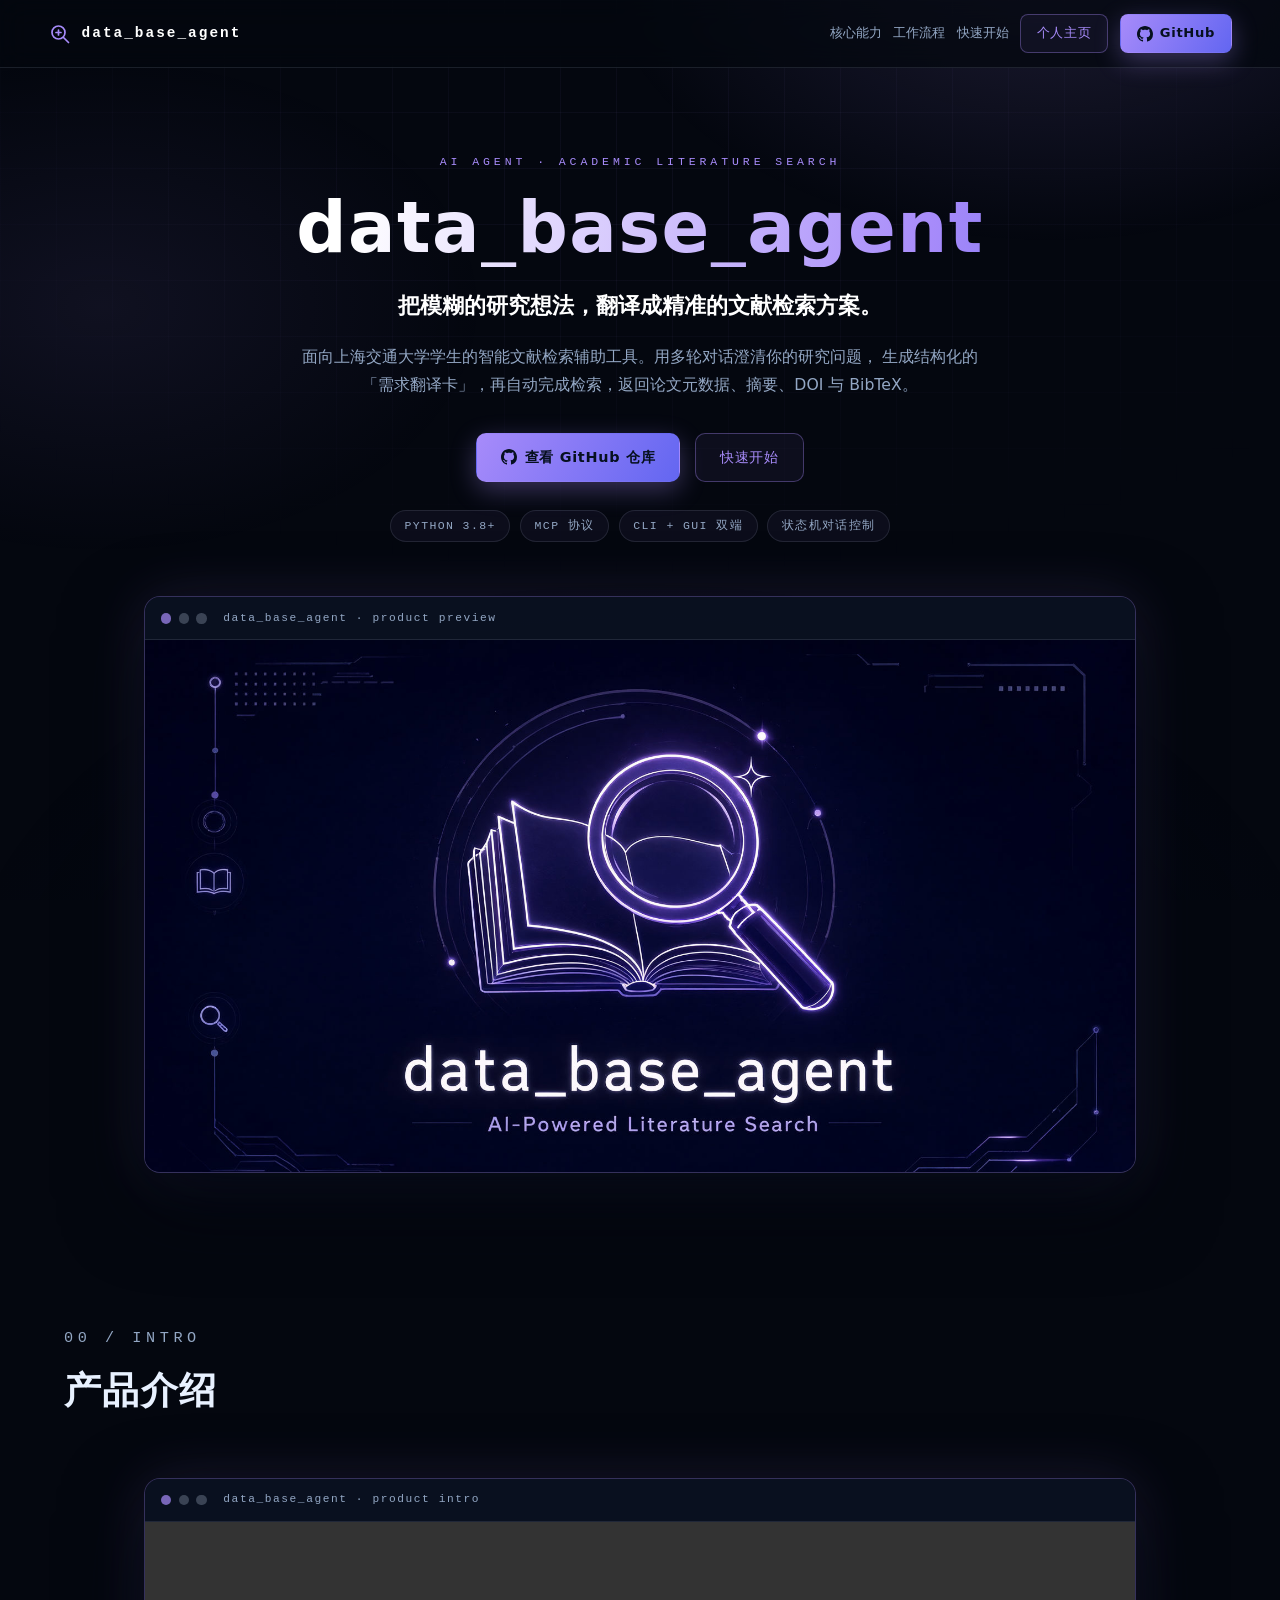
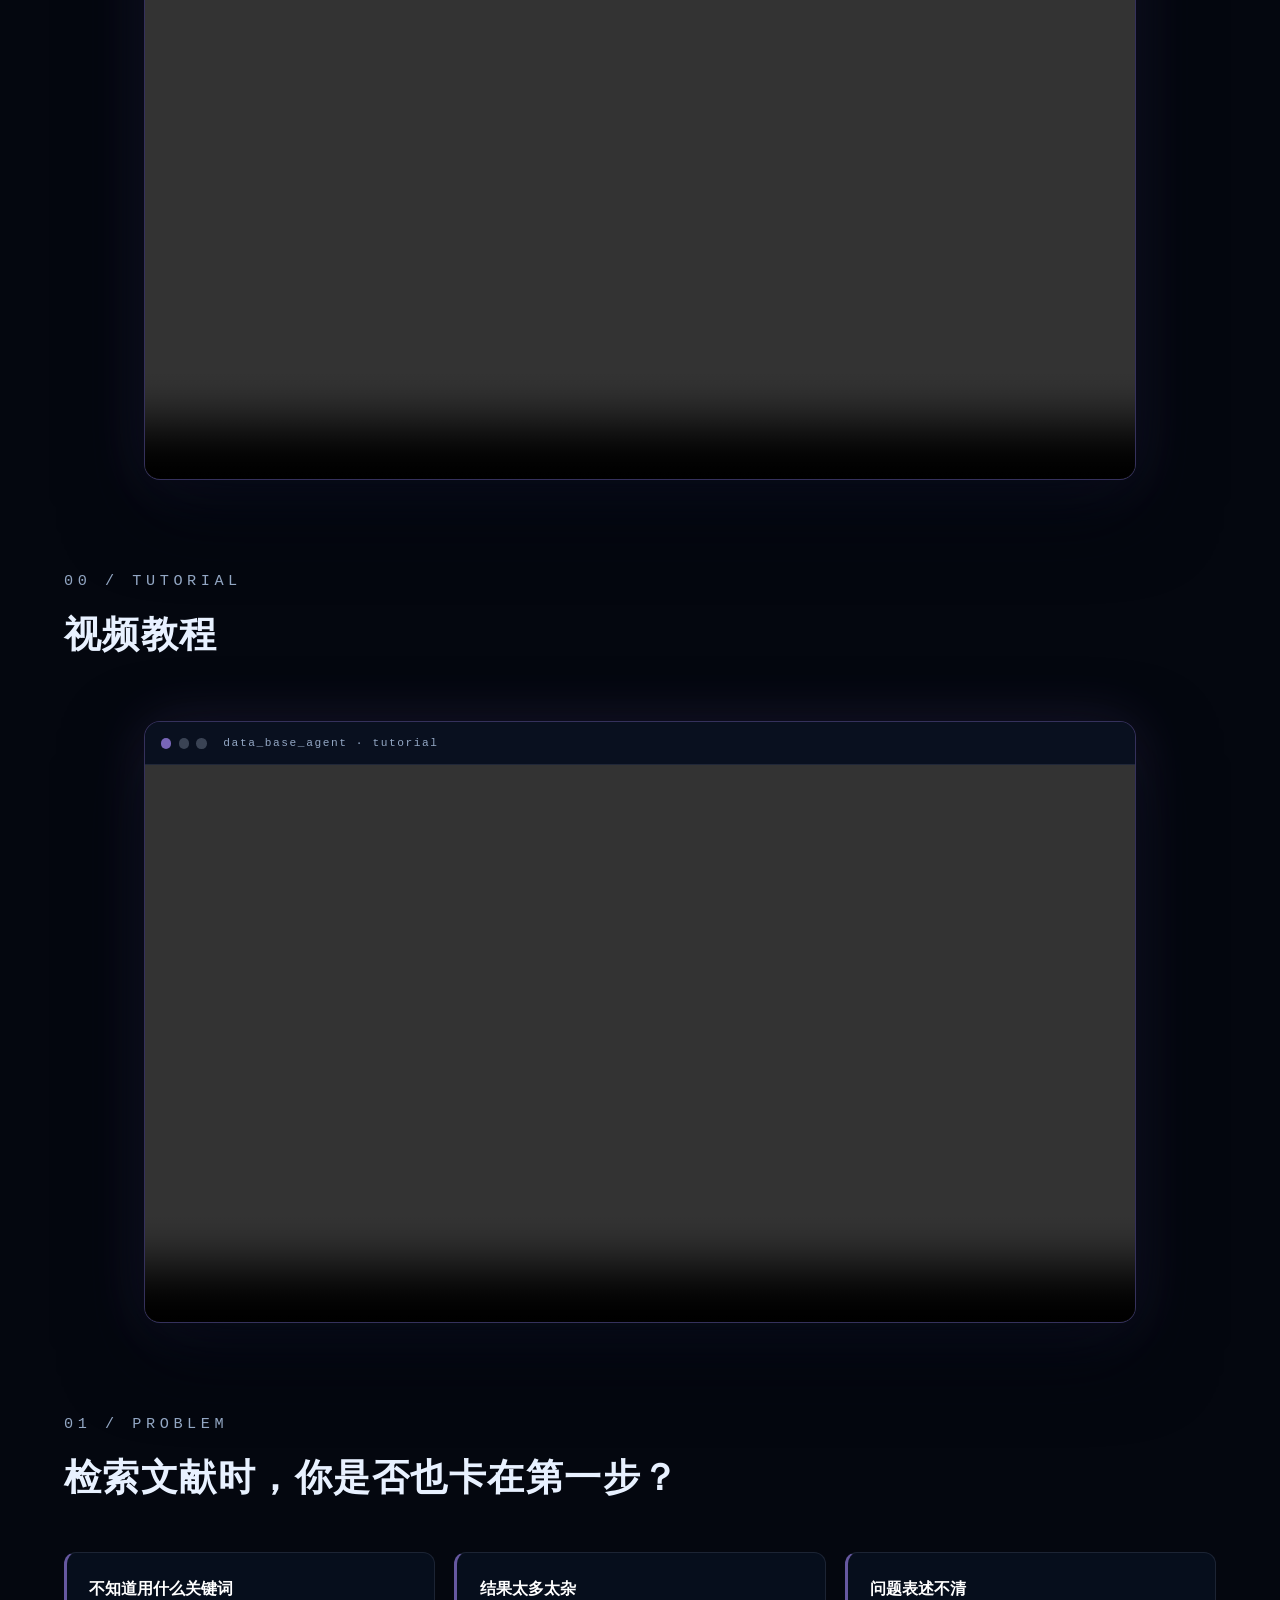
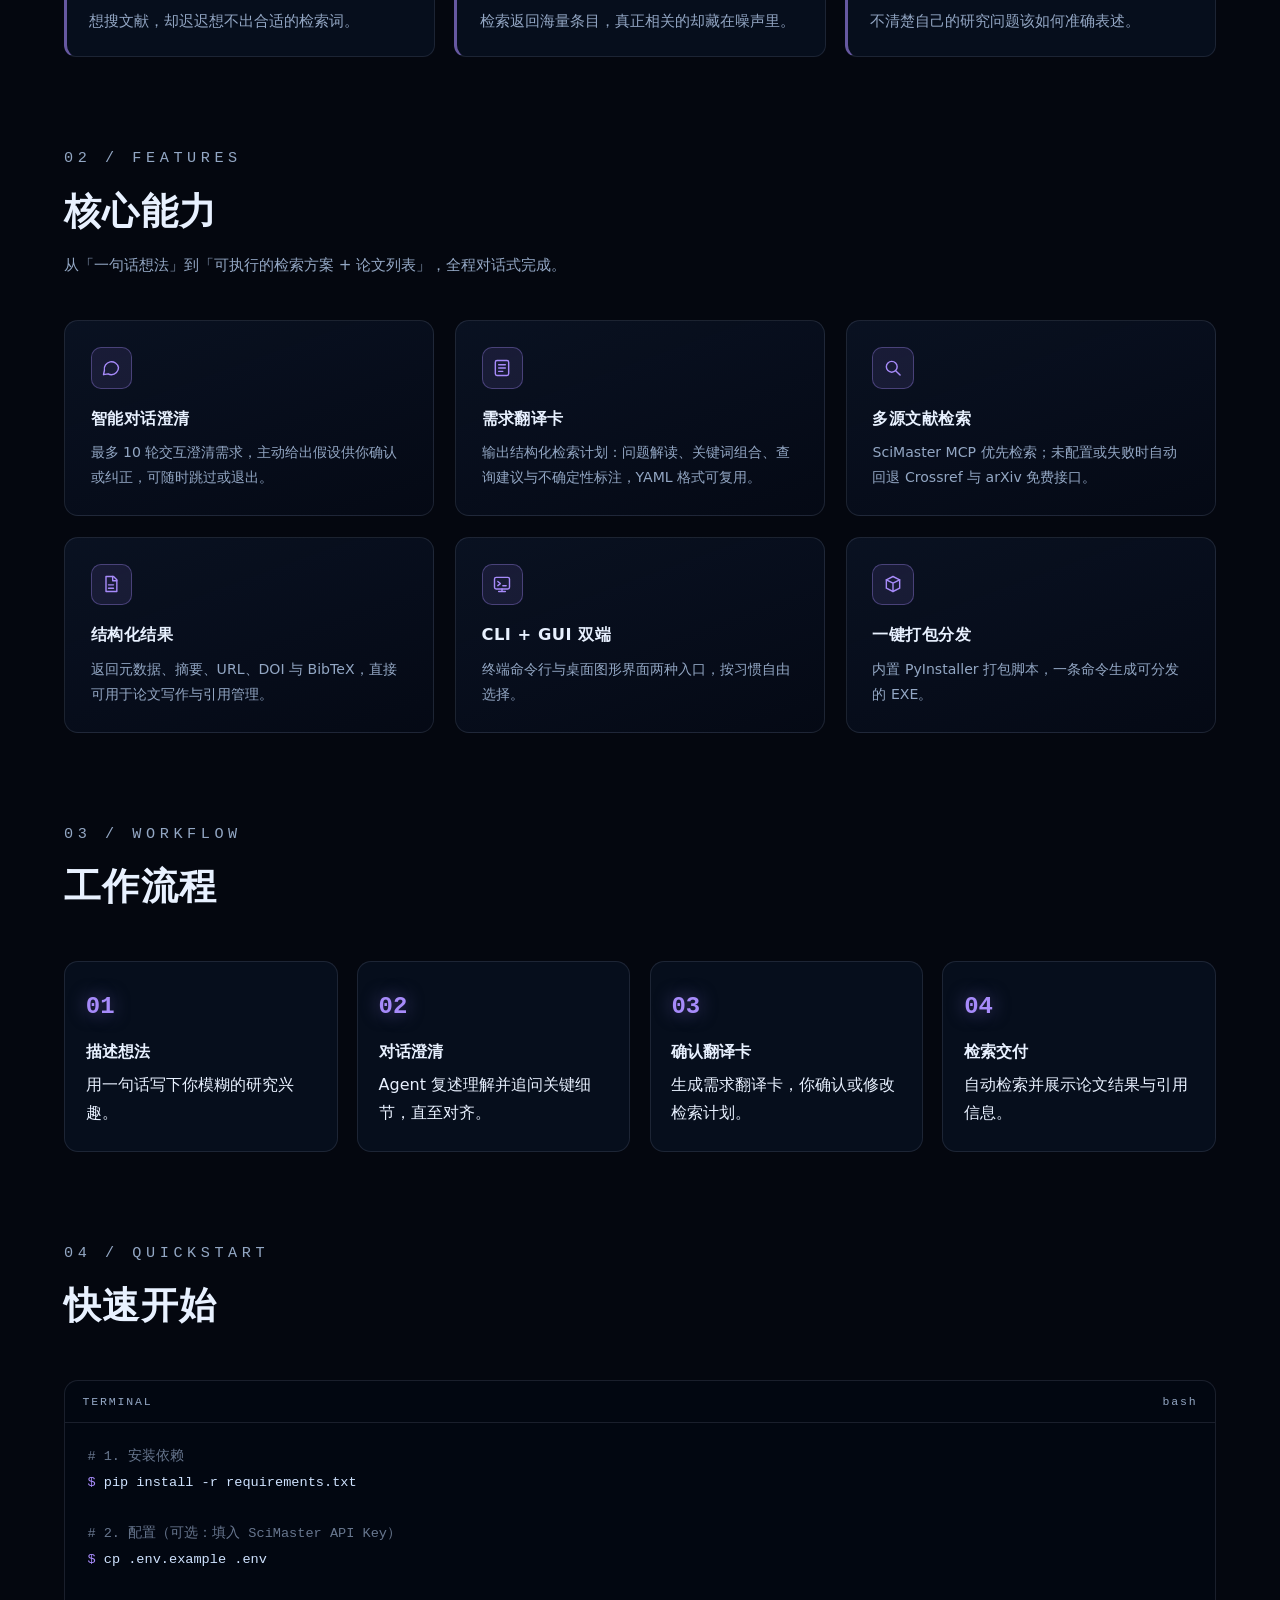
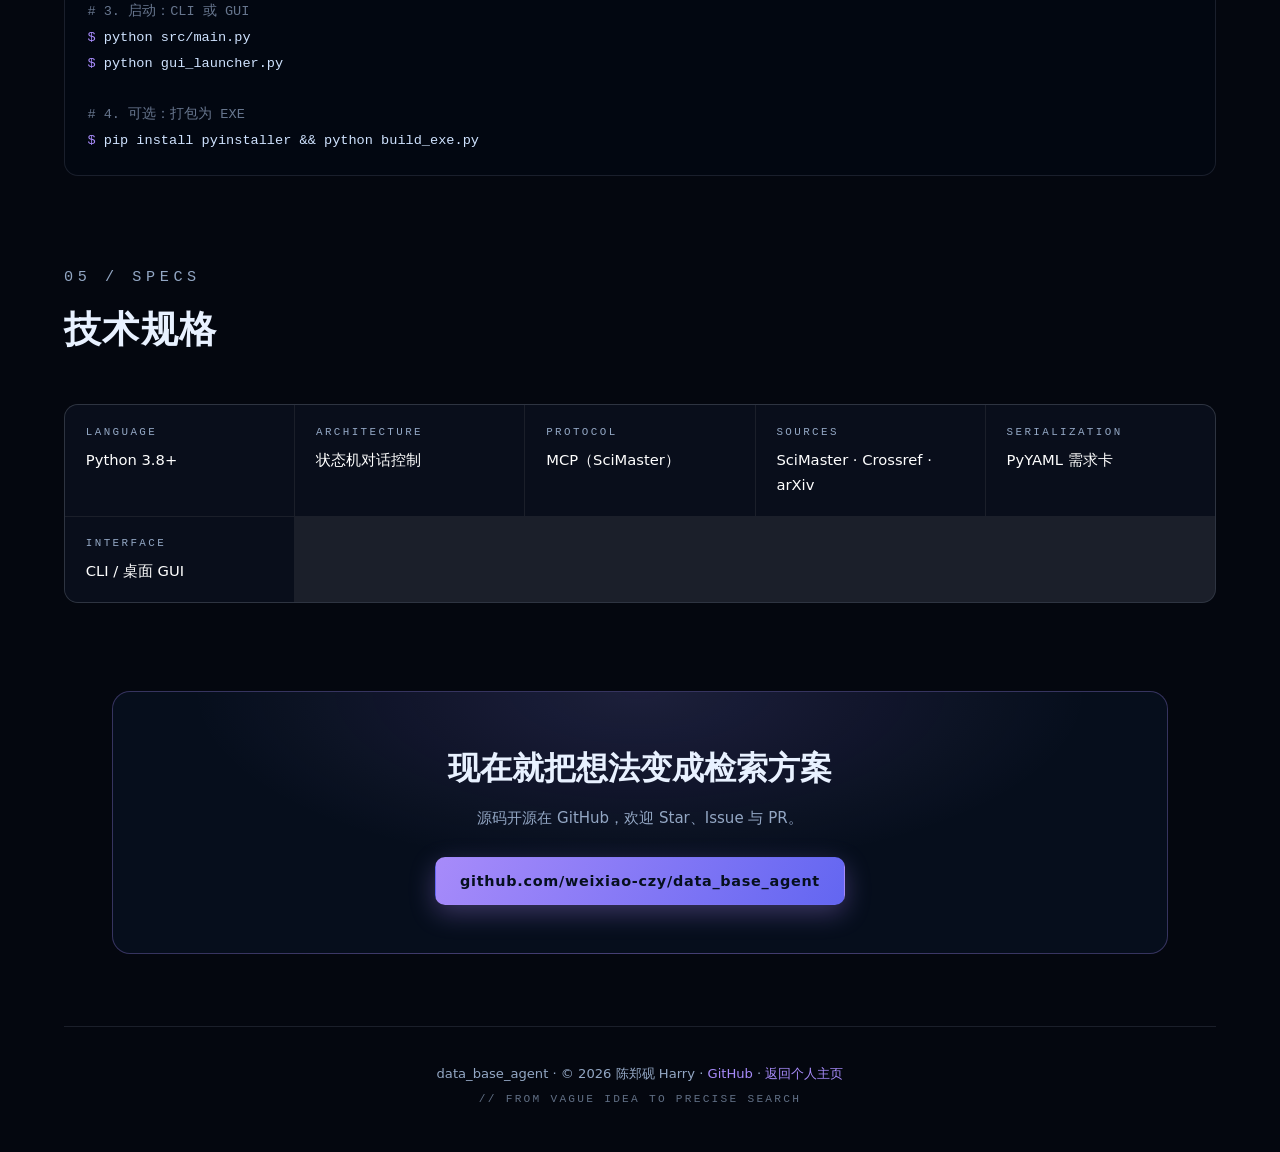
==== commit da140886: "feat: 产品介绍与视频教程拆分为独立板块，新增教程视频" ====
--- a/data_base_agent/index.html
+++ b/data_base_agent/index.html
@@ -57,14 +57,25 @@
     </figure>
   </section>
 
-  <section class="p-section p-wrap" id="demo">
+  <section class="p-section p-wrap" id="intro">
     <header class="p-sec-head">
-      <p class="p-sec-idx">00 / DEMO</p>
-      <h2>产品演示</h2>
+      <p class="p-sec-idx">00 / INTRO</p>
+      <h2>产品介绍</h2>
     </header>
     <figure class="p-frame">
-      <div class="p-frame-bar" aria-hidden="true"><i></i><i></i><i></i><span>data_base_agent · demo video</span></div>
+      <div class="p-frame-bar" aria-hidden="true"><i></i><i></i><i></i><span>data_base_agent · product intro</span></div>
       <video src="promo.mp4?v=2" controls preload="metadata" playsinline></video>
+    </figure>
+  </section>
+
+  <section class="p-section p-wrap" id="tutorial">
+    <header class="p-sec-head">
+      <p class="p-sec-idx">00 / TUTORIAL</p>
+      <h2>视频教程</h2>
+    </header>
+    <figure class="p-frame">
+      <div class="p-frame-bar" aria-hidden="true"><i></i><i></i><i></i><span>data_base_agent · tutorial</span></div>
+      <video src="instructions.mp4?v=1" controls preload="metadata" playsinline></video>
     </figure>
   </section>
 
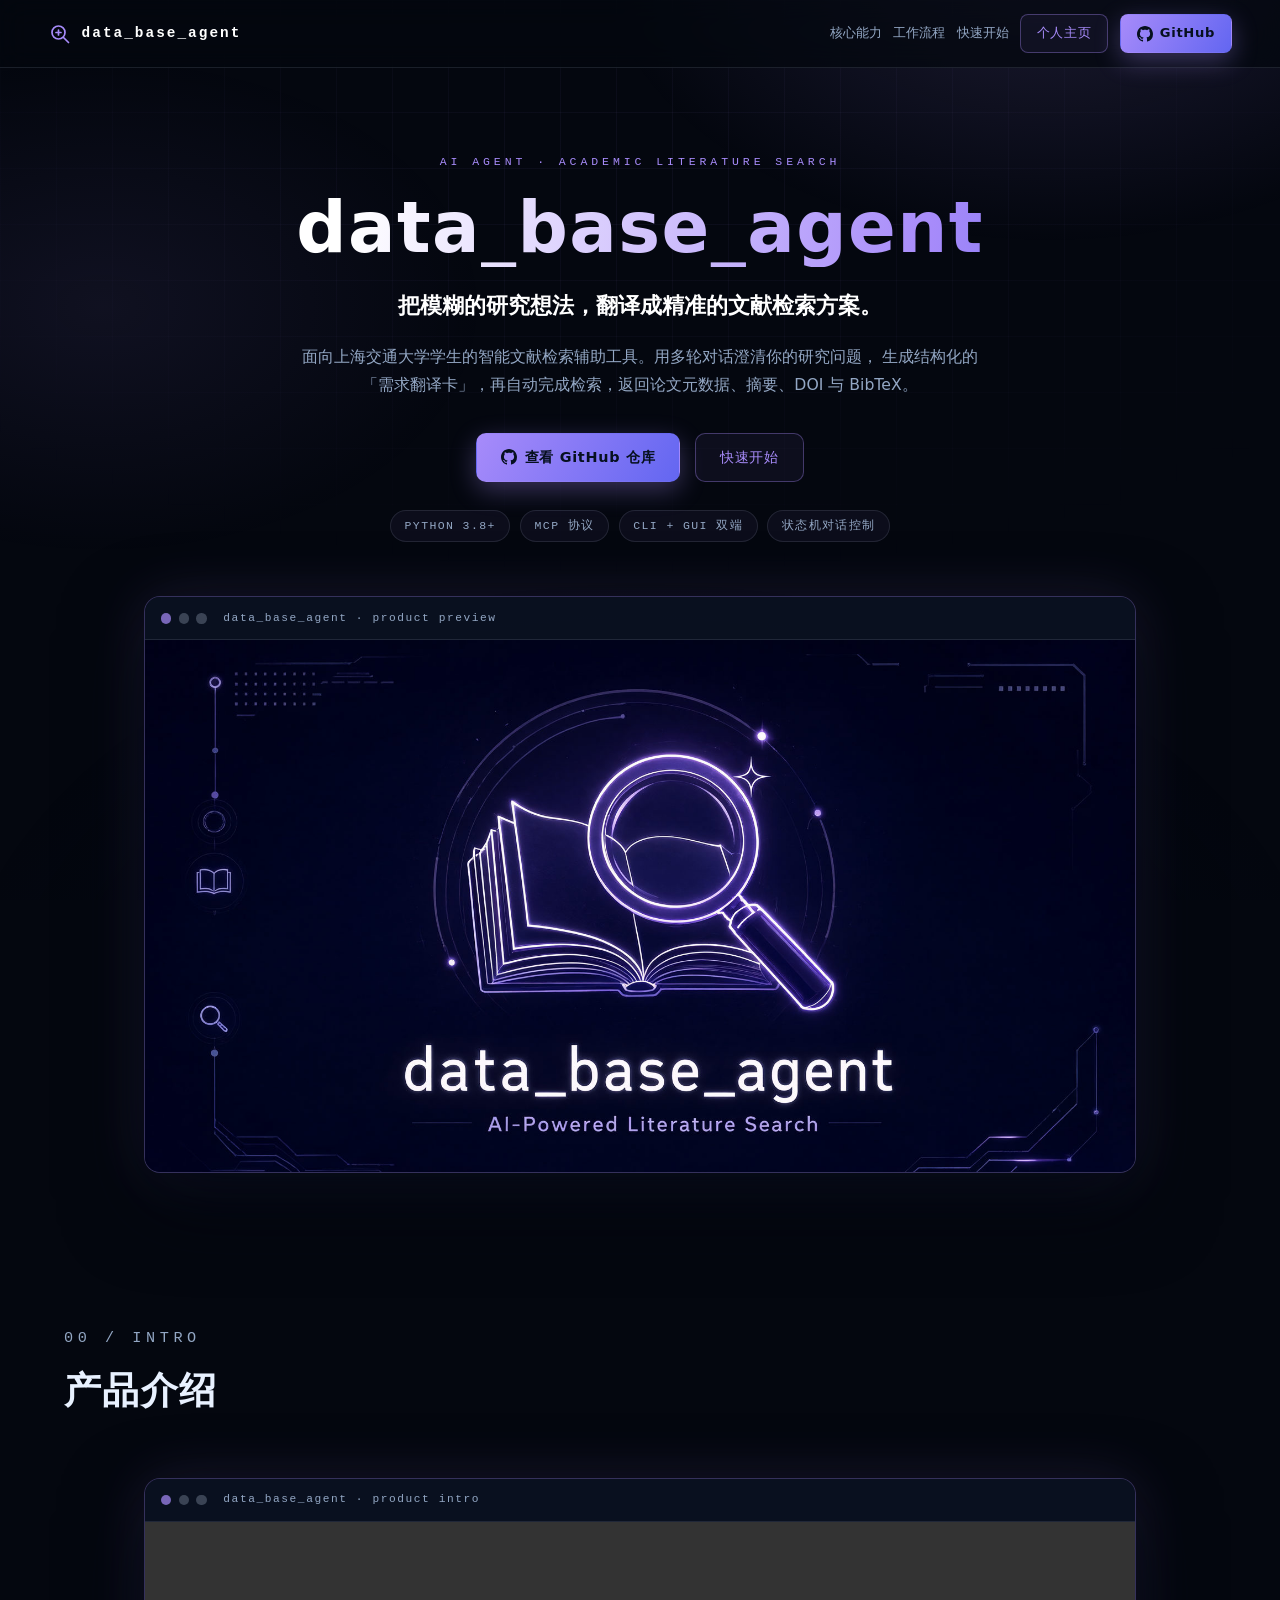
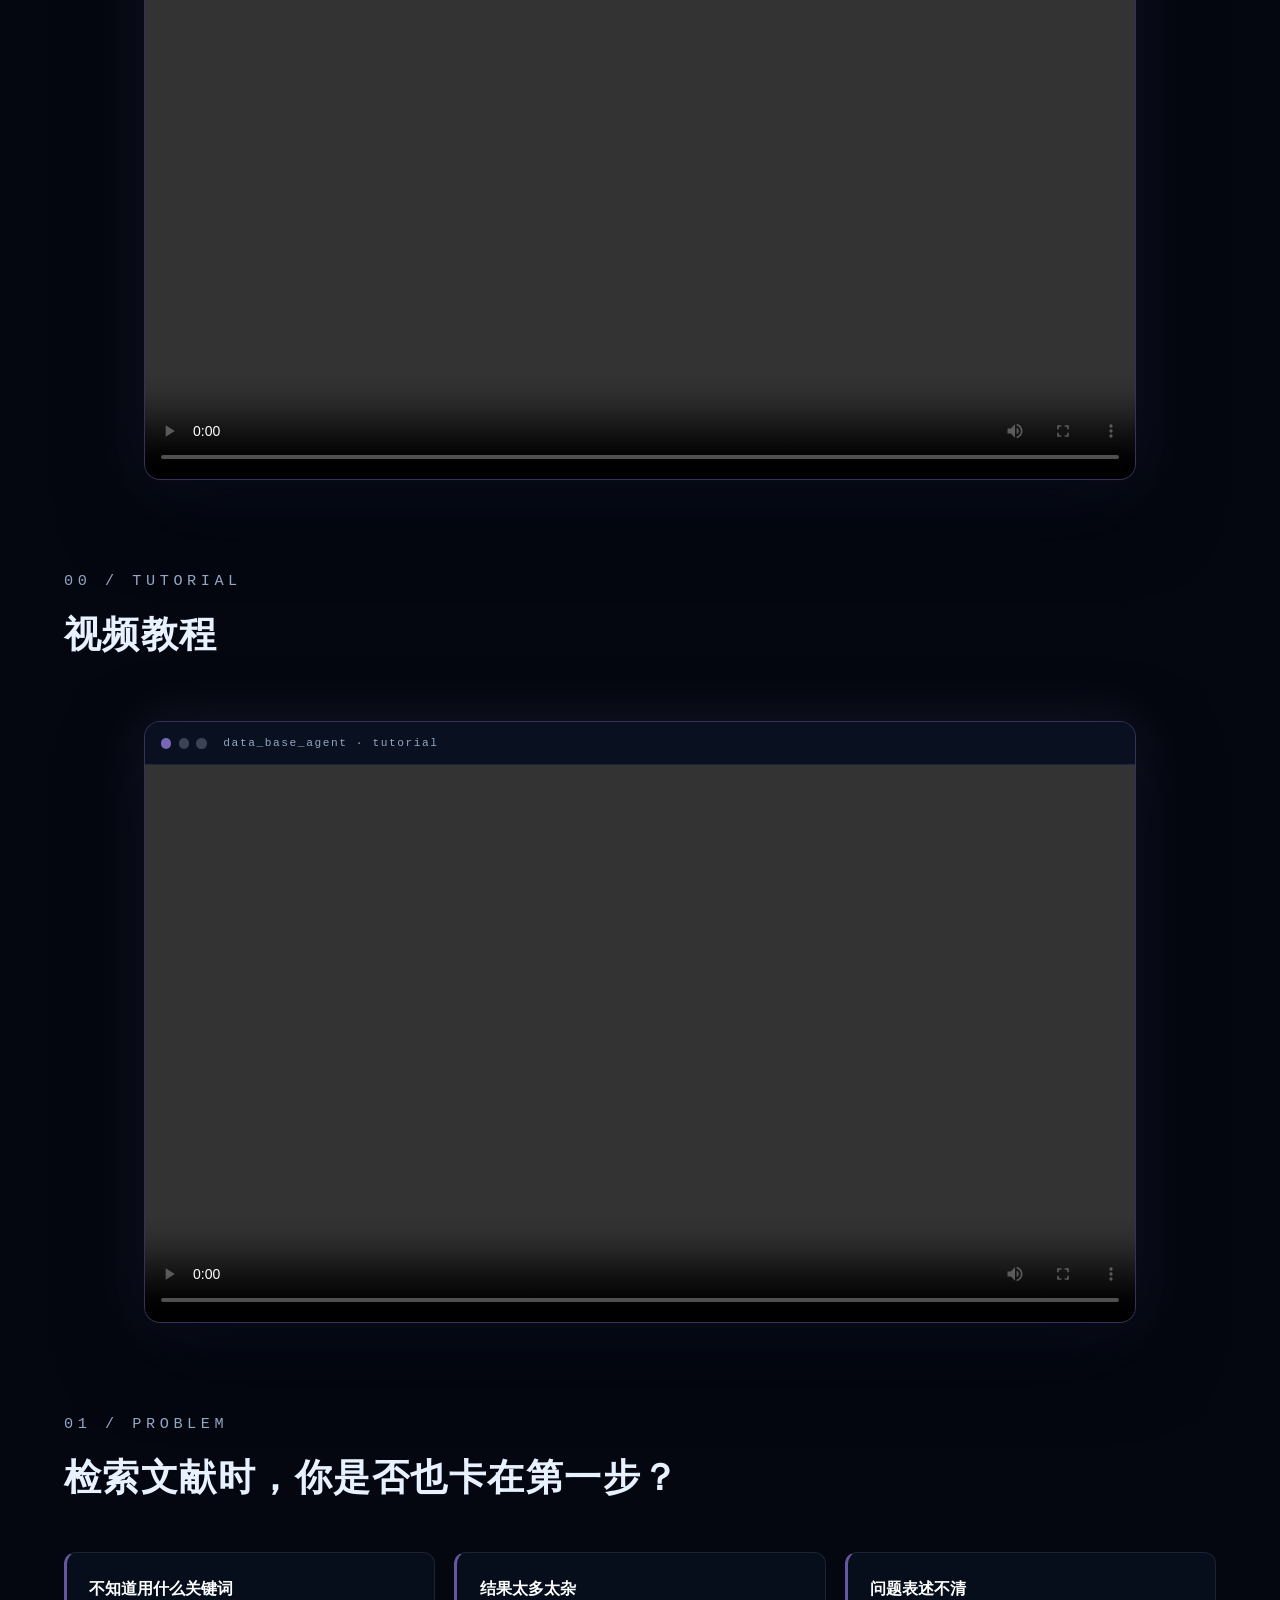
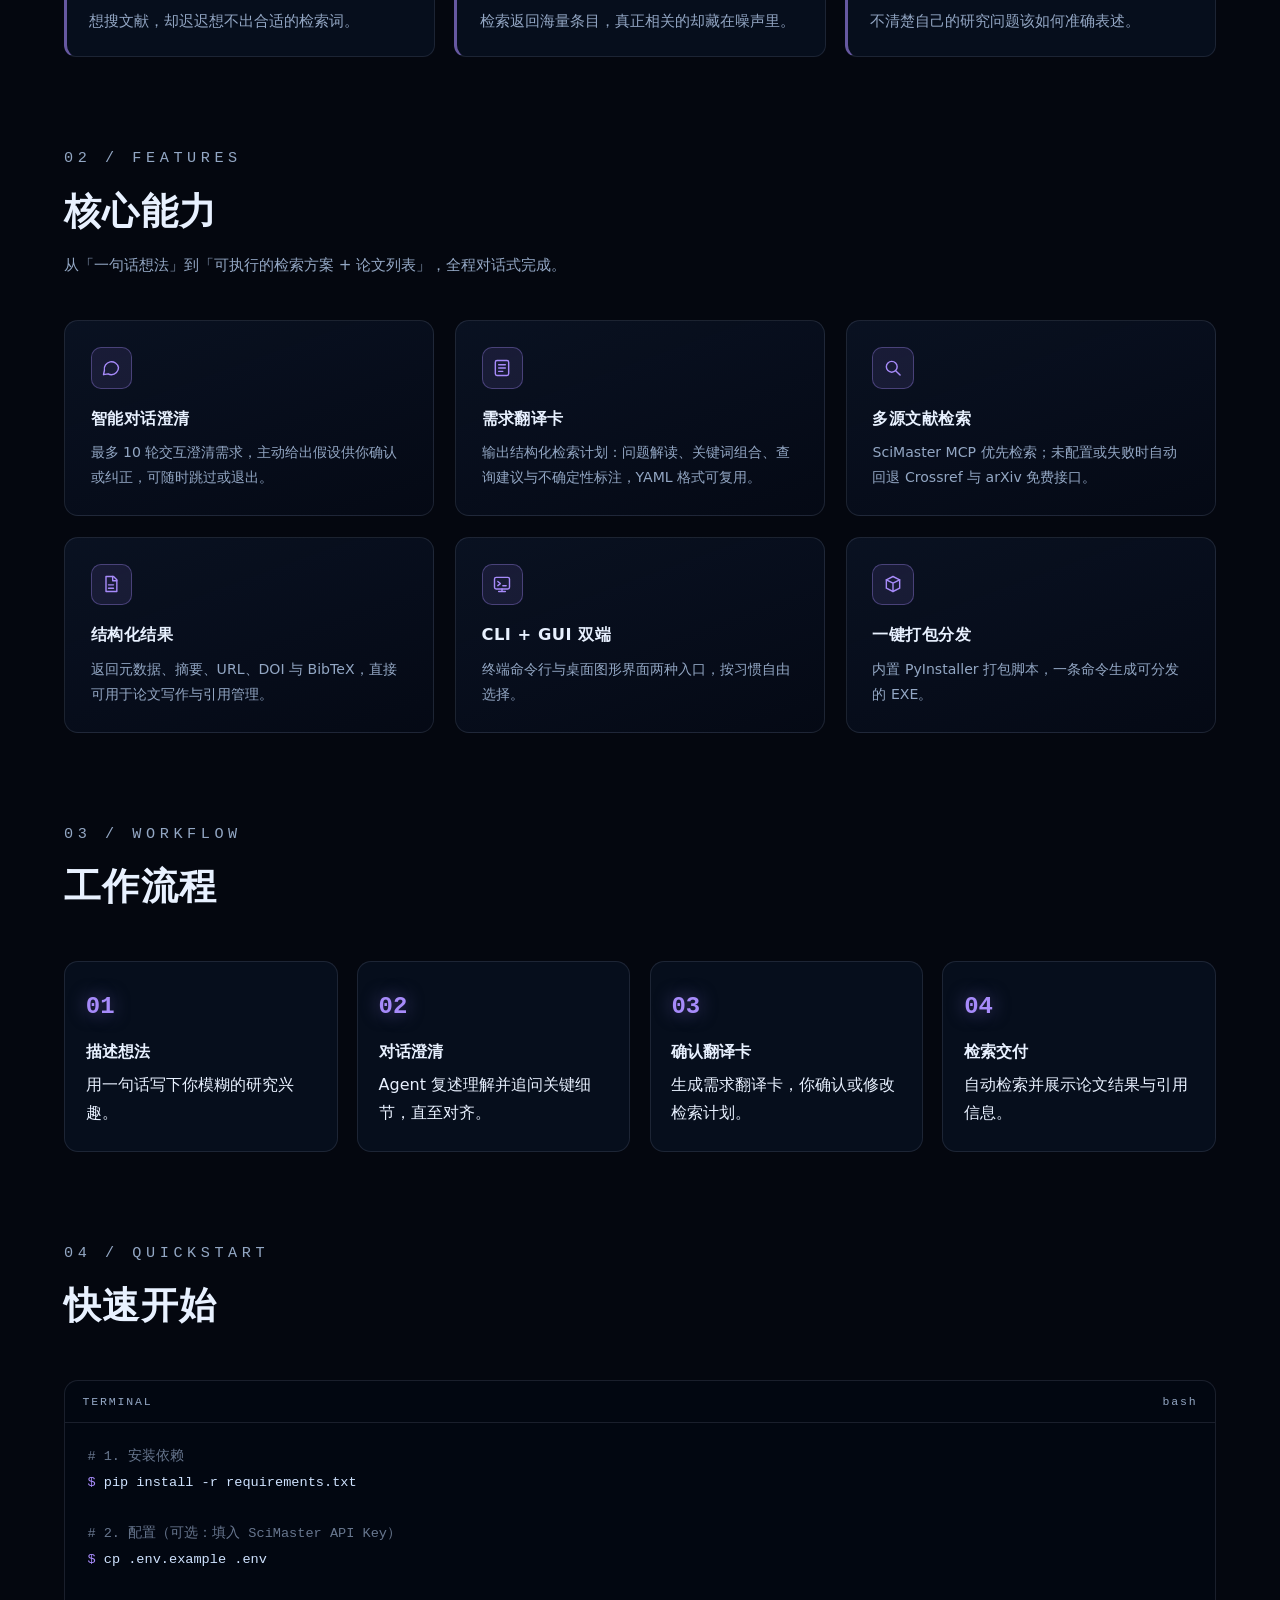
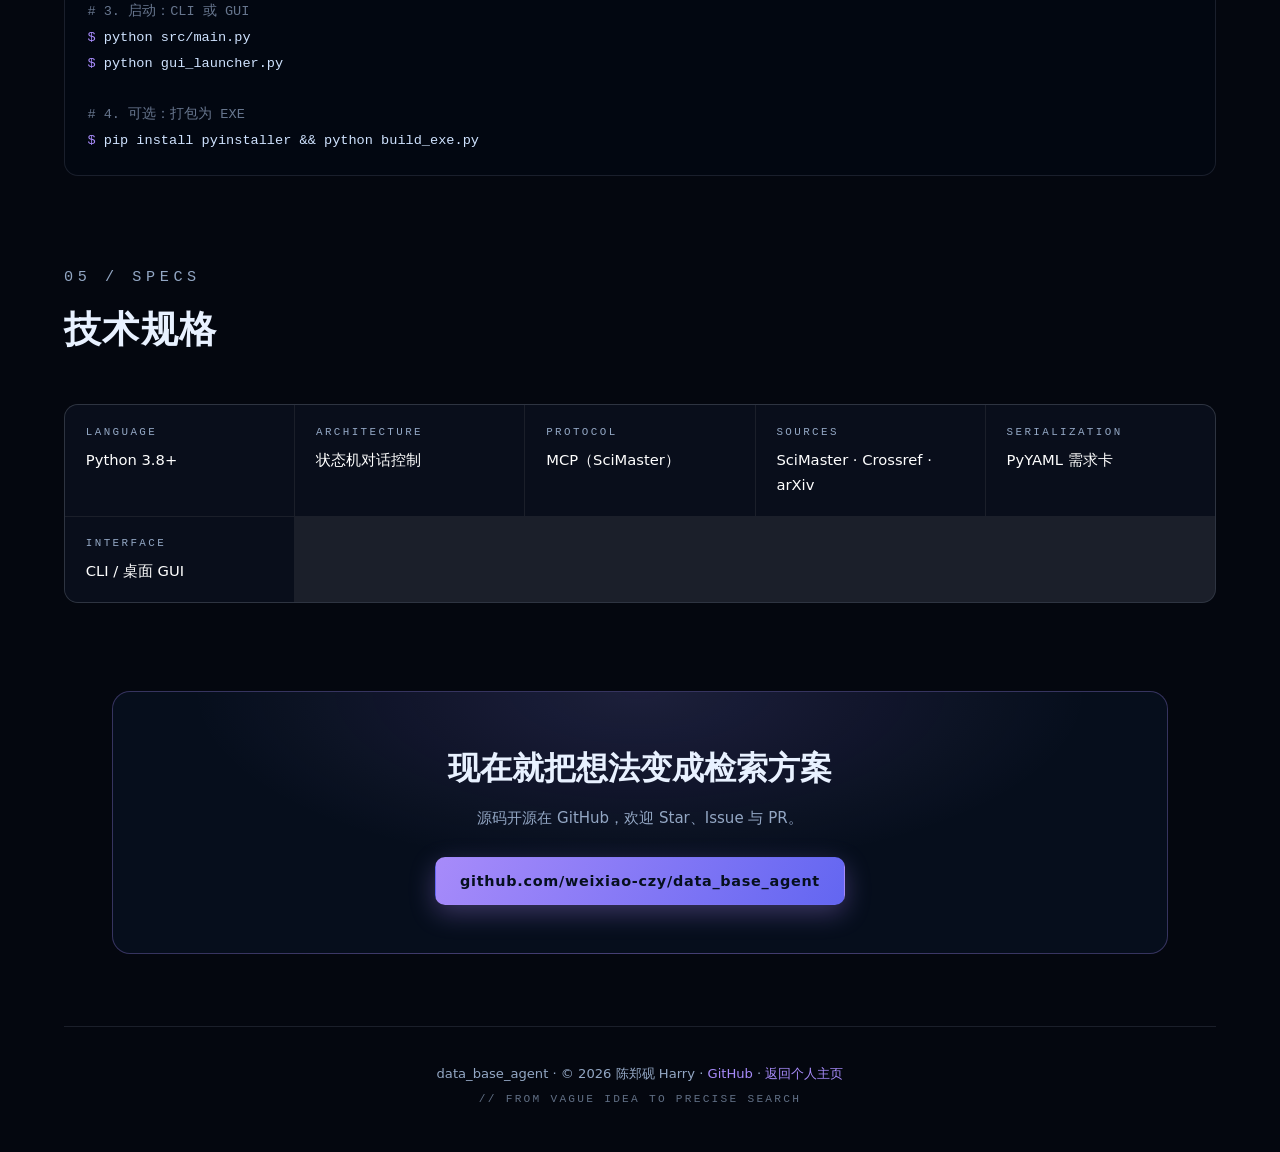
==== commit d9d7dd67: "feat: 产品介绍视频替换为商业版 promo-commercial" ====
--- a/data_base_agent/index.html
+++ b/data_base_agent/index.html
@@ -64,7 +64,7 @@
     </header>
     <figure class="p-frame">
       <div class="p-frame-bar" aria-hidden="true"><i></i><i></i><i></i><span>data_base_agent · product intro</span></div>
-      <video src="promo.mp4?v=2" controls preload="metadata" playsinline></video>
+      <video src="promo-commercial.mp4?v=1" controls preload="metadata" playsinline></video>
     </figure>
   </section>
 
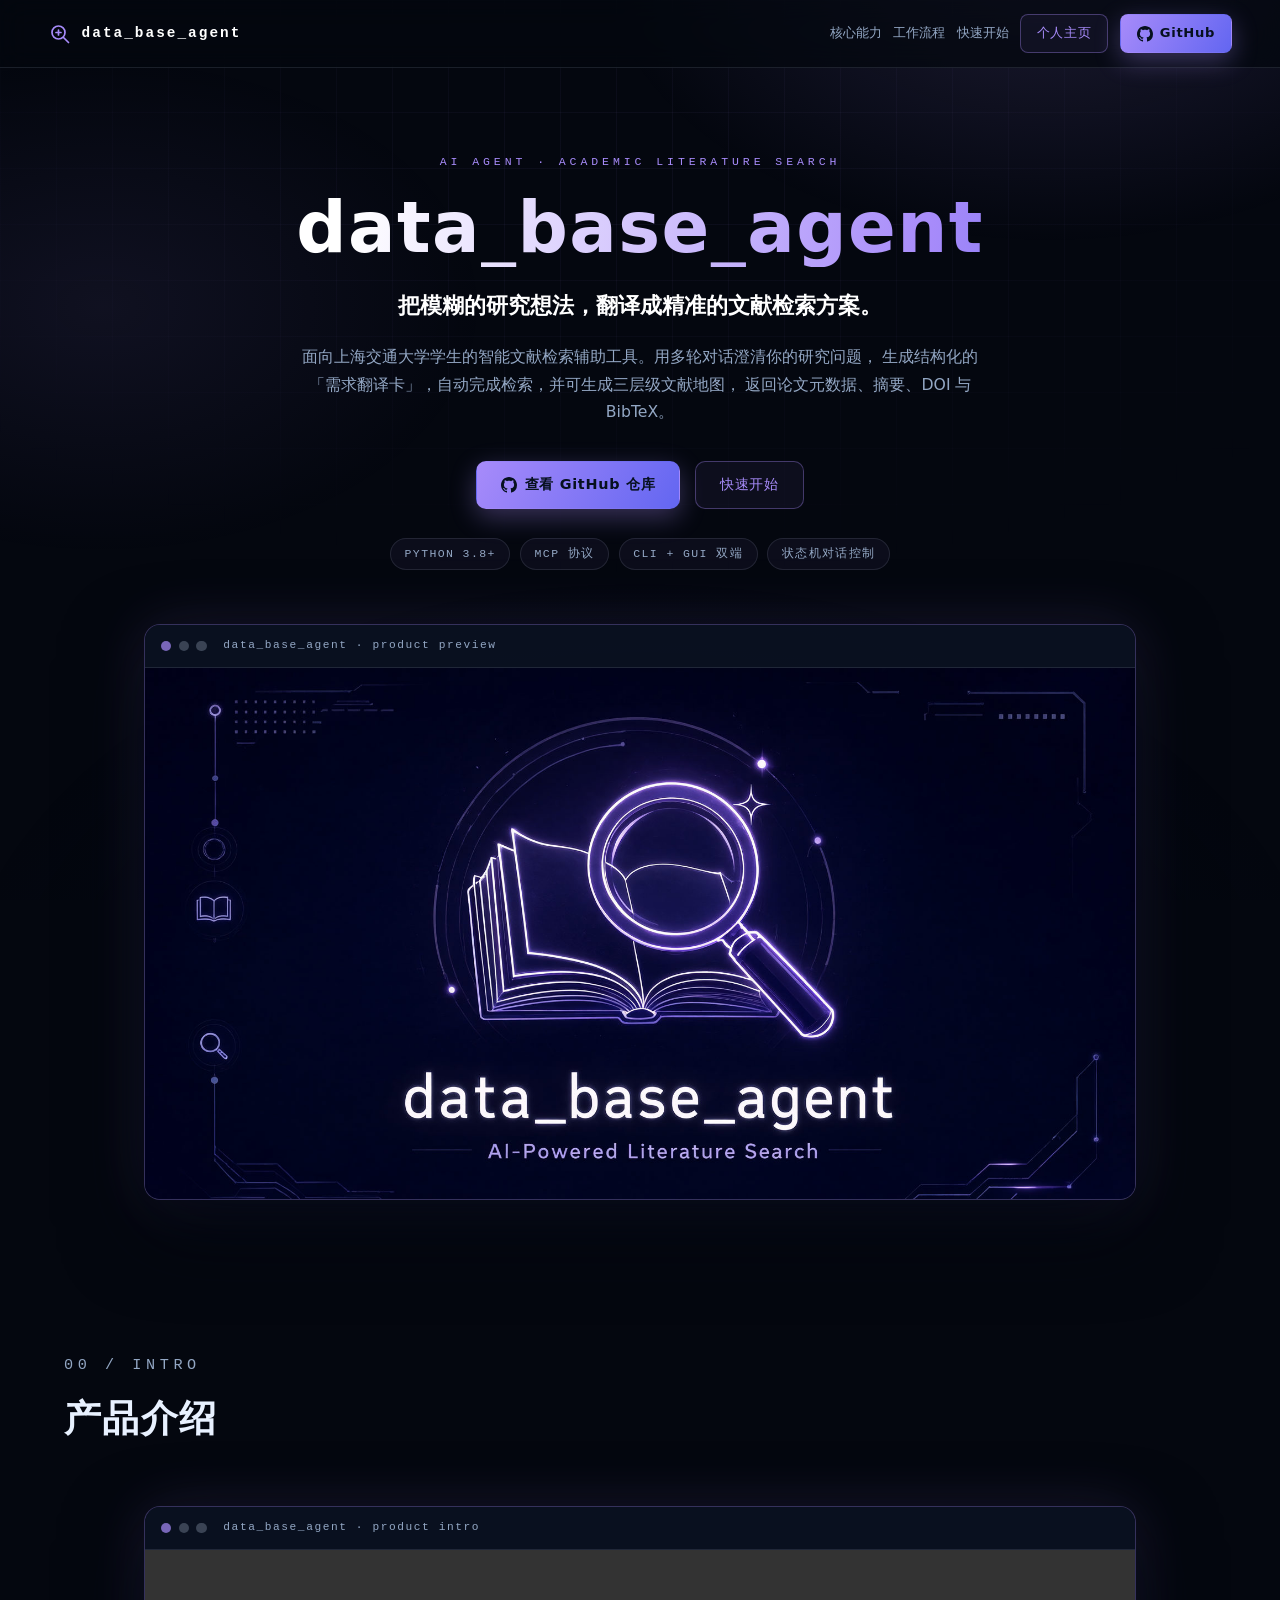
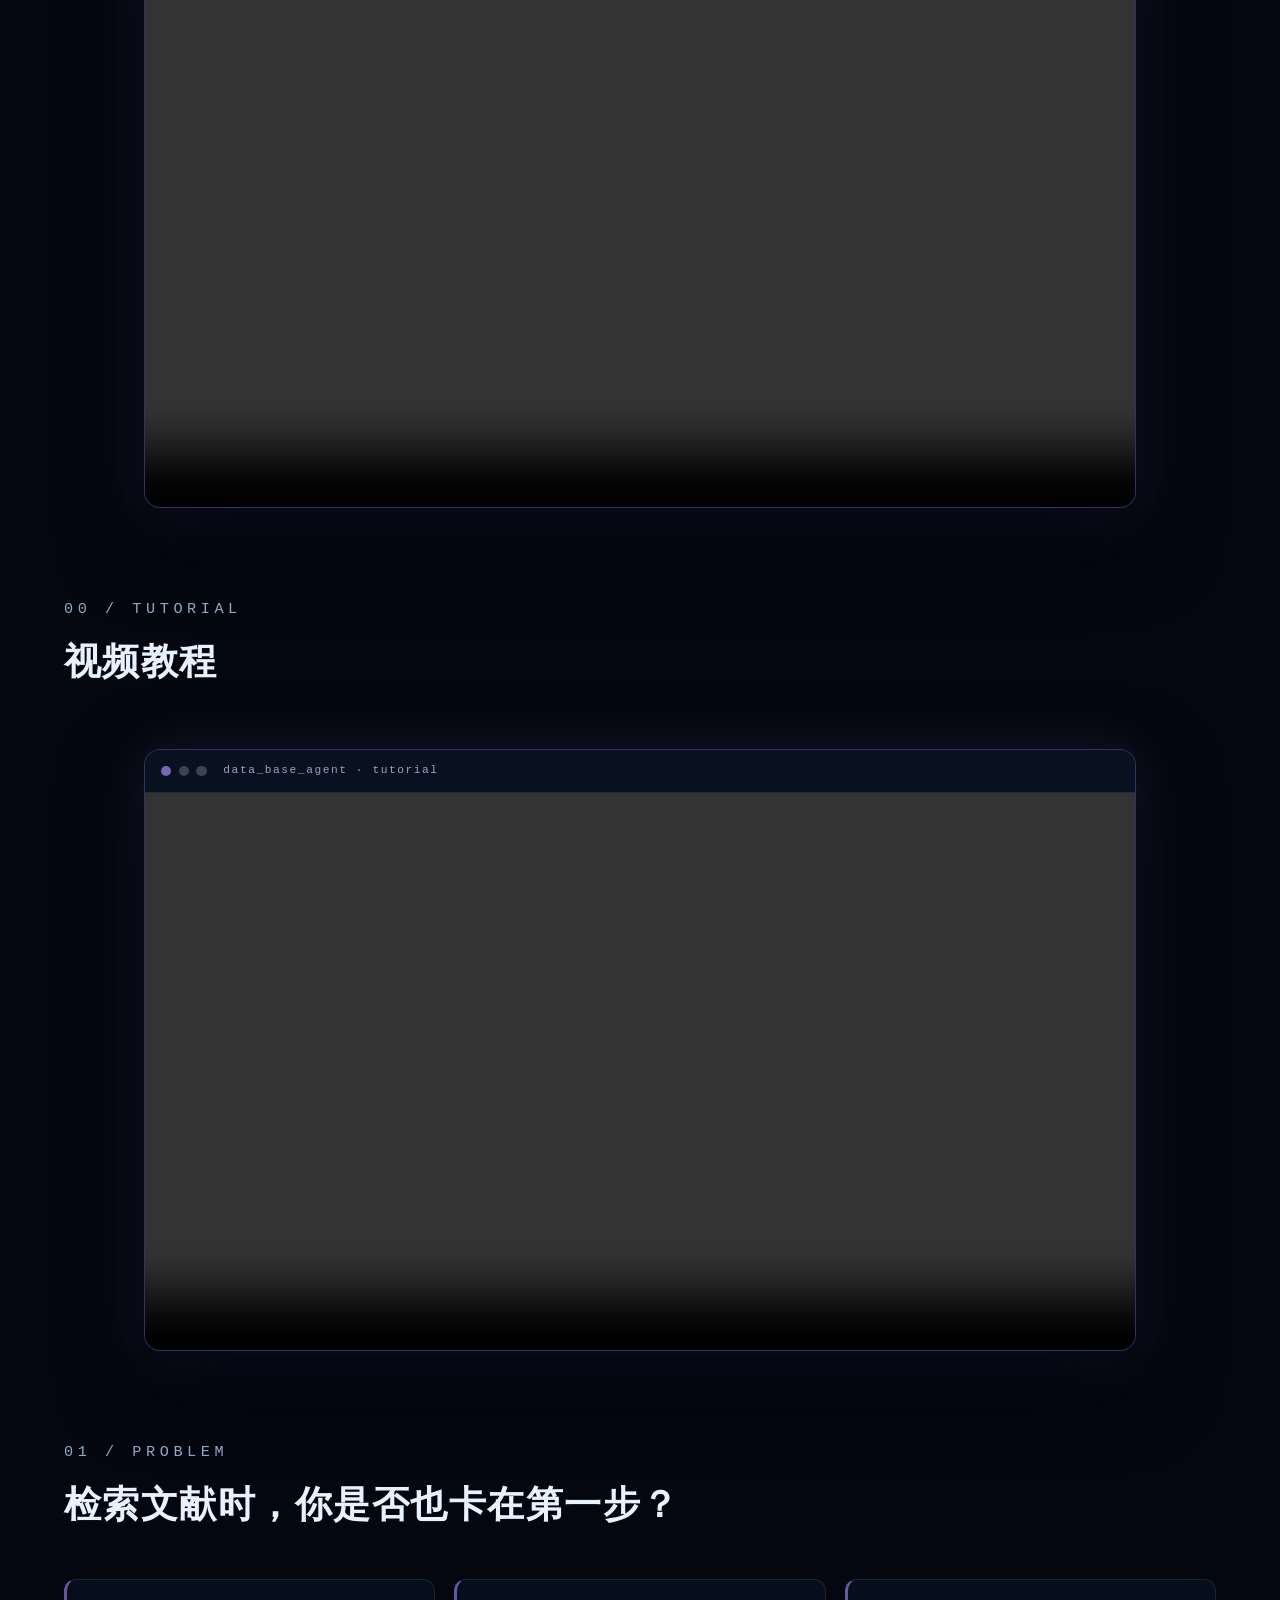
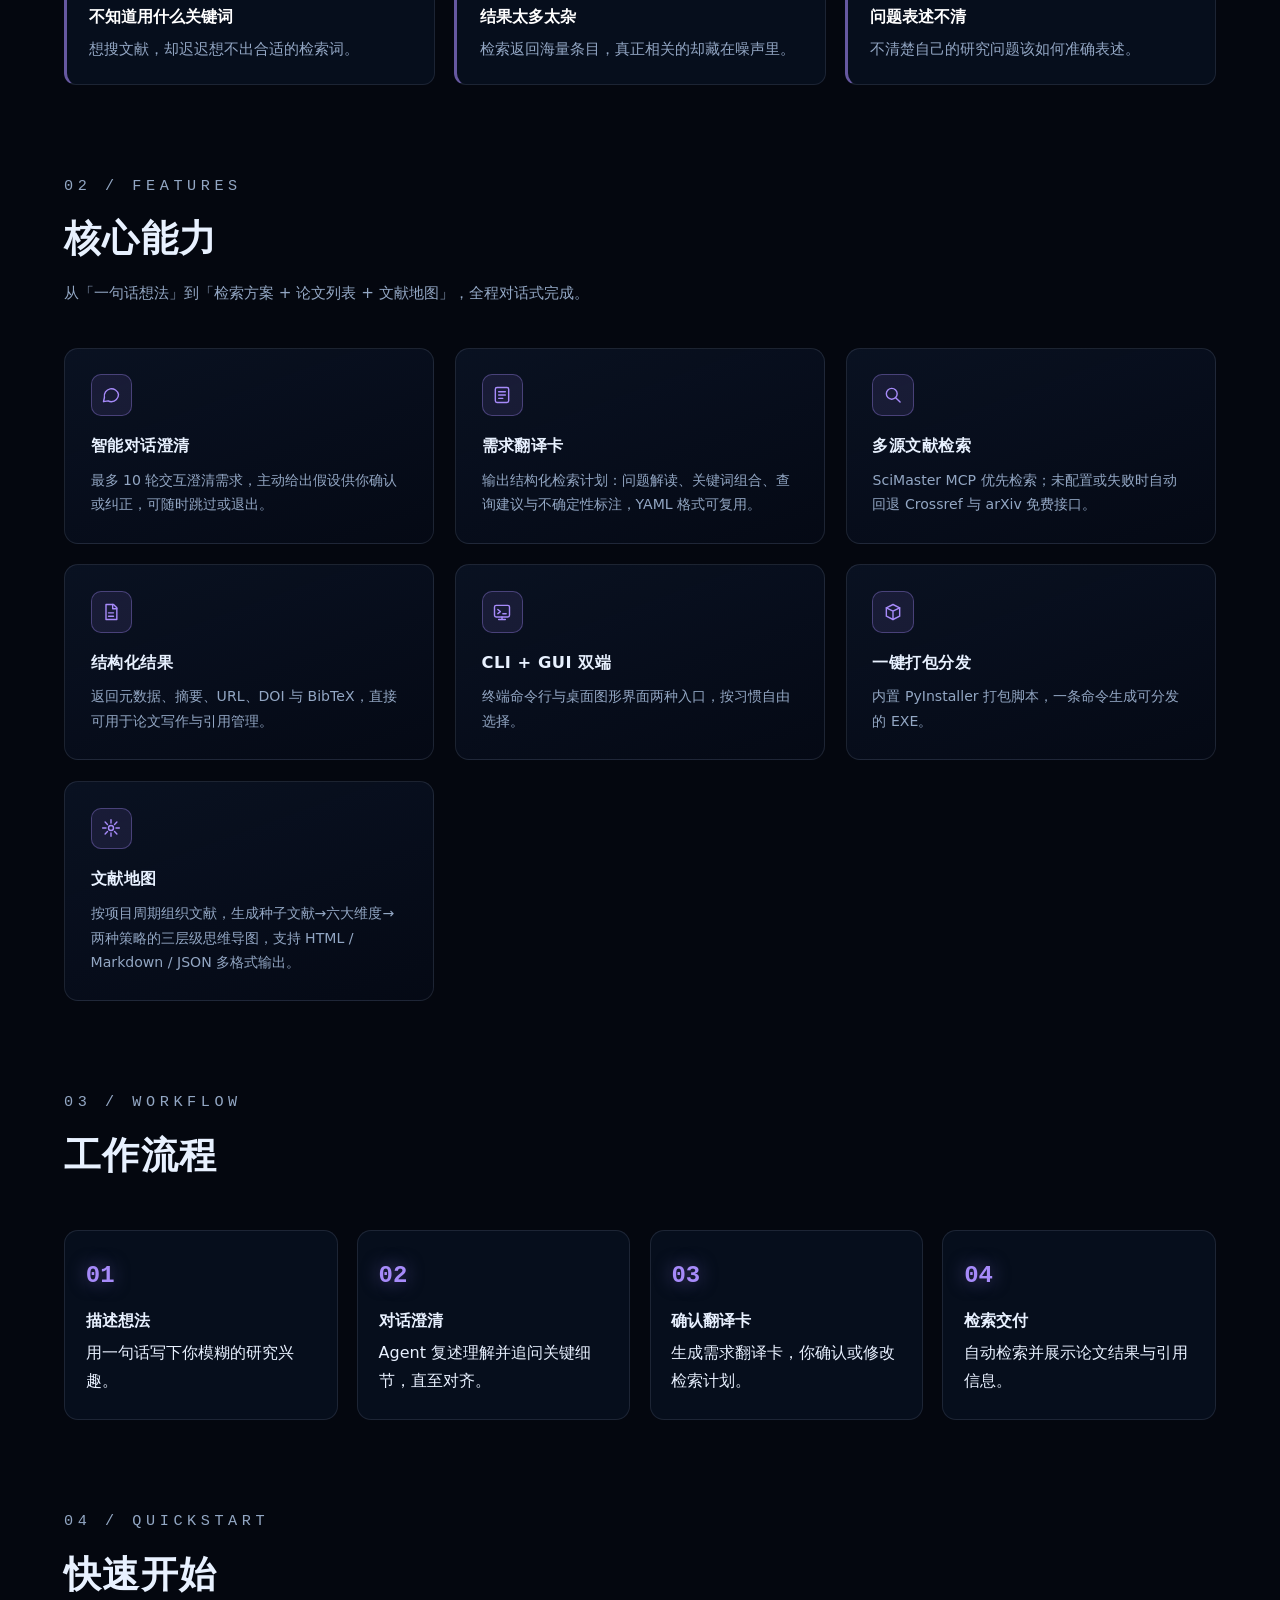
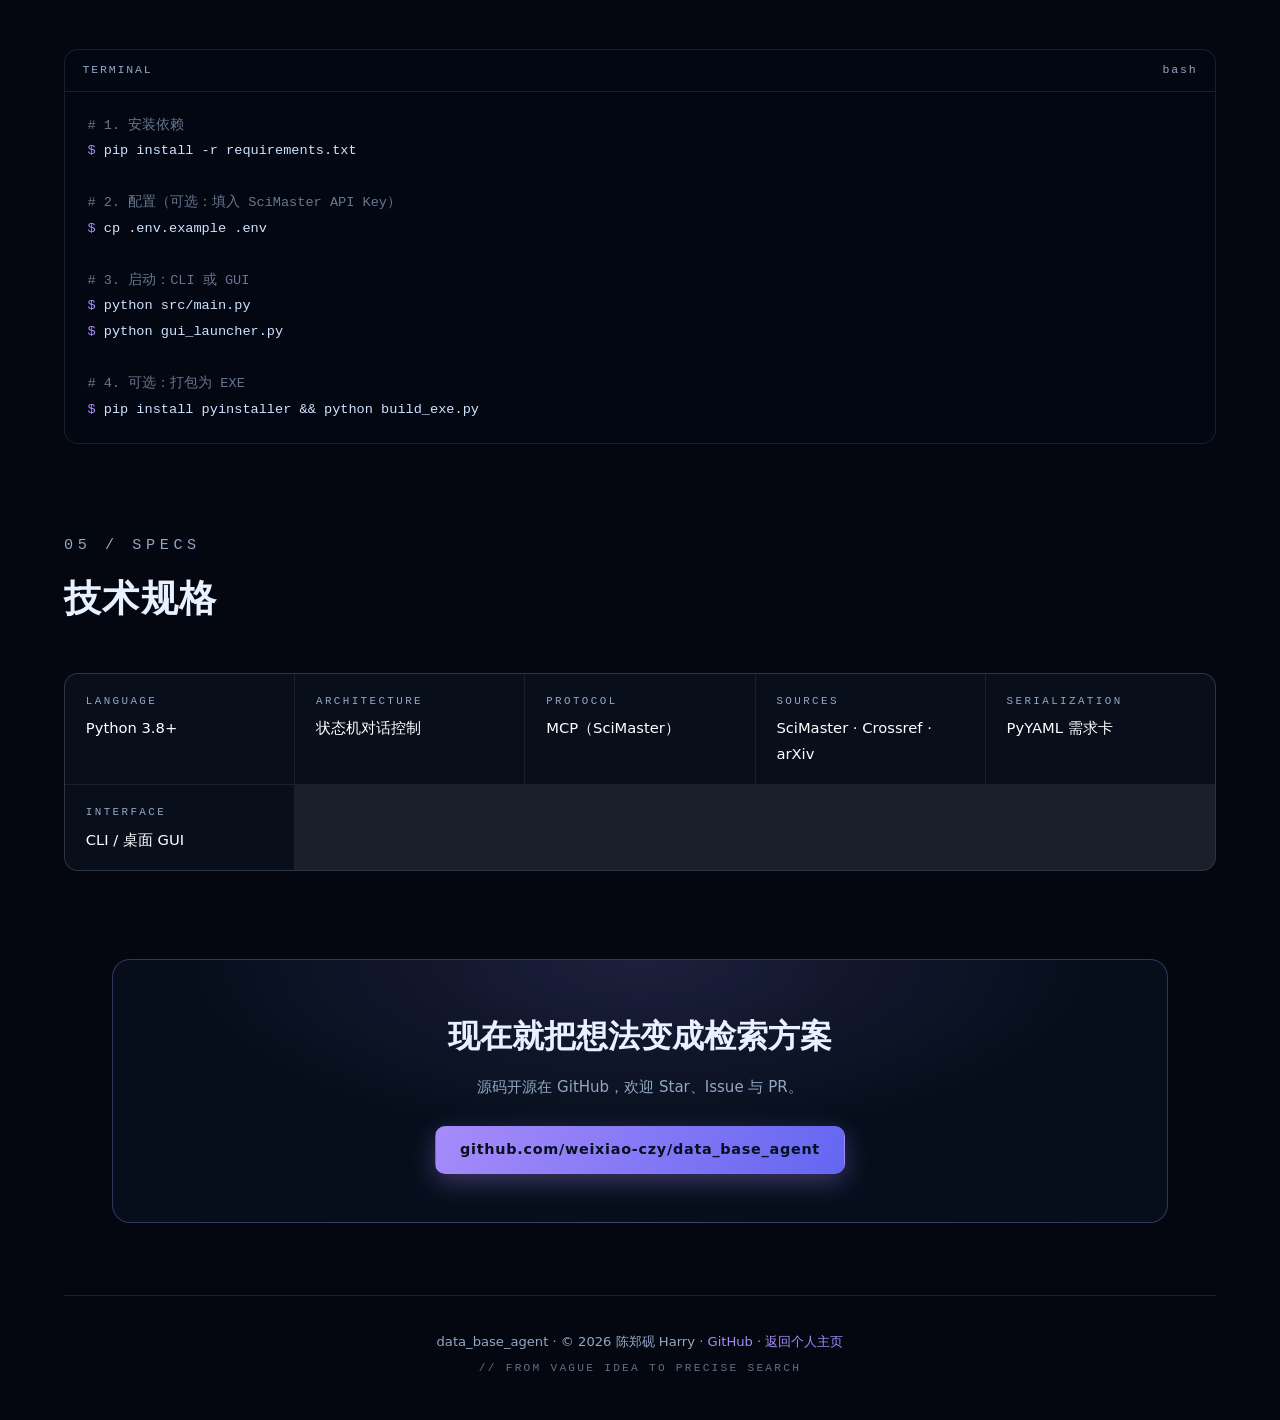
==== commit 172d410a: "feat: 产品介绍页新增文献地图功能，同步 GitHub 最新 commit" ====
--- a/data_base_agent/index.html
+++ b/data_base_agent/index.html
@@ -35,7 +35,8 @@
     <p class="p-tagline up up-3">把模糊的研究想法，翻译成精准的文献检索方案。</p>
     <p class="p-desc up up-4">
       面向上海交通大学学生的智能文献检索辅助工具。用多轮对话澄清你的研究问题，
-      生成结构化的「需求翻译卡」，再自动完成检索，返回论文元数据、摘要、DOI 与 BibTeX。
+      生成结构化的「需求翻译卡」，自动完成检索，并可生成三层级文献地图，
+      返回论文元数据、摘要、DOI 与 BibTeX。
     </p>
     <div class="p-cta up up-4">
       <a class="p-btn p-btn-primary" href="https://github.com/weixiao-czy/data_base_agent" target="_blank" rel="noopener">
@@ -95,7 +96,7 @@
     <header class="p-sec-head">
       <p class="p-sec-idx">02 / FEATURES</p>
       <h2>核心能力</h2>
-      <p>从「一句话想法」到「可执行的检索方案 + 论文列表」，全程对话式完成。</p>
+      <p>从「一句话想法」到「检索方案 + 论文列表 + 文献地图」，全程对话式完成。</p>
     </header>
     <div class="p-features">
       <div class="p-feature">
@@ -127,6 +128,11 @@
         <div class="p-ico"><svg viewBox="0 0 24 24"><path d="M12 3 4 7v10l8 4 8-4V7Z"/><path d="M4 7l8 4 8-4M12 11v10"/></svg></div>
         <h3>一键打包分发</h3>
         <p>内置 PyInstaller 打包脚本，一条命令生成可分发的 EXE。</p>
+      </div>
+      <div class="p-feature">
+        <div class="p-ico"><svg viewBox="0 0 24 24"><circle cx="12" cy="12" r="3"/><path d="M12 2v4M12 18v4M2 12h4M18 12h4M4.93 4.93l2.83 2.83M16.24 16.24l2.83 2.83M4.93 19.07l2.83-2.83M16.24 7.76l2.83-2.83"/></svg></div>
+        <h3>文献地图</h3>
+        <p>按项目周期组织文献，生成种子文献→六大维度→两种策略的三层级思维导图，支持 HTML / Markdown / JSON 多格式输出。</p>
       </div>
     </div>
   </section>
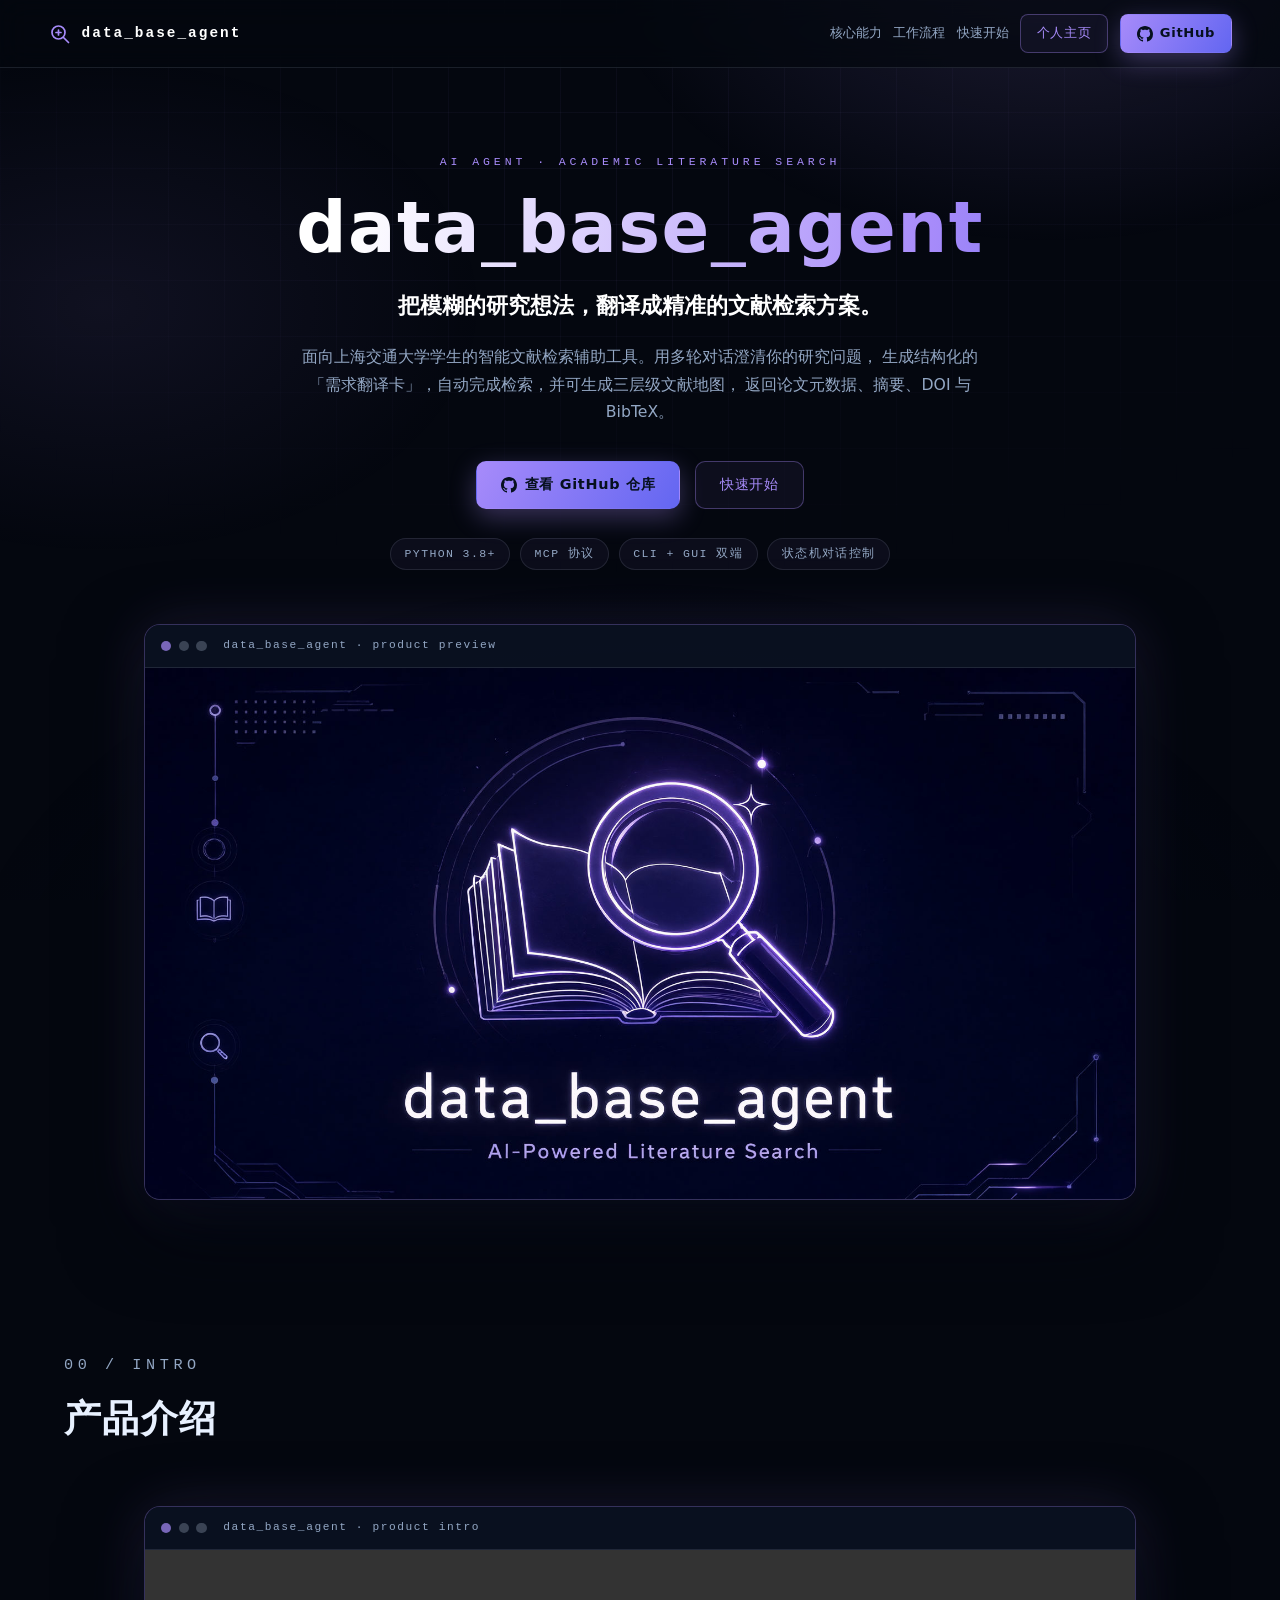
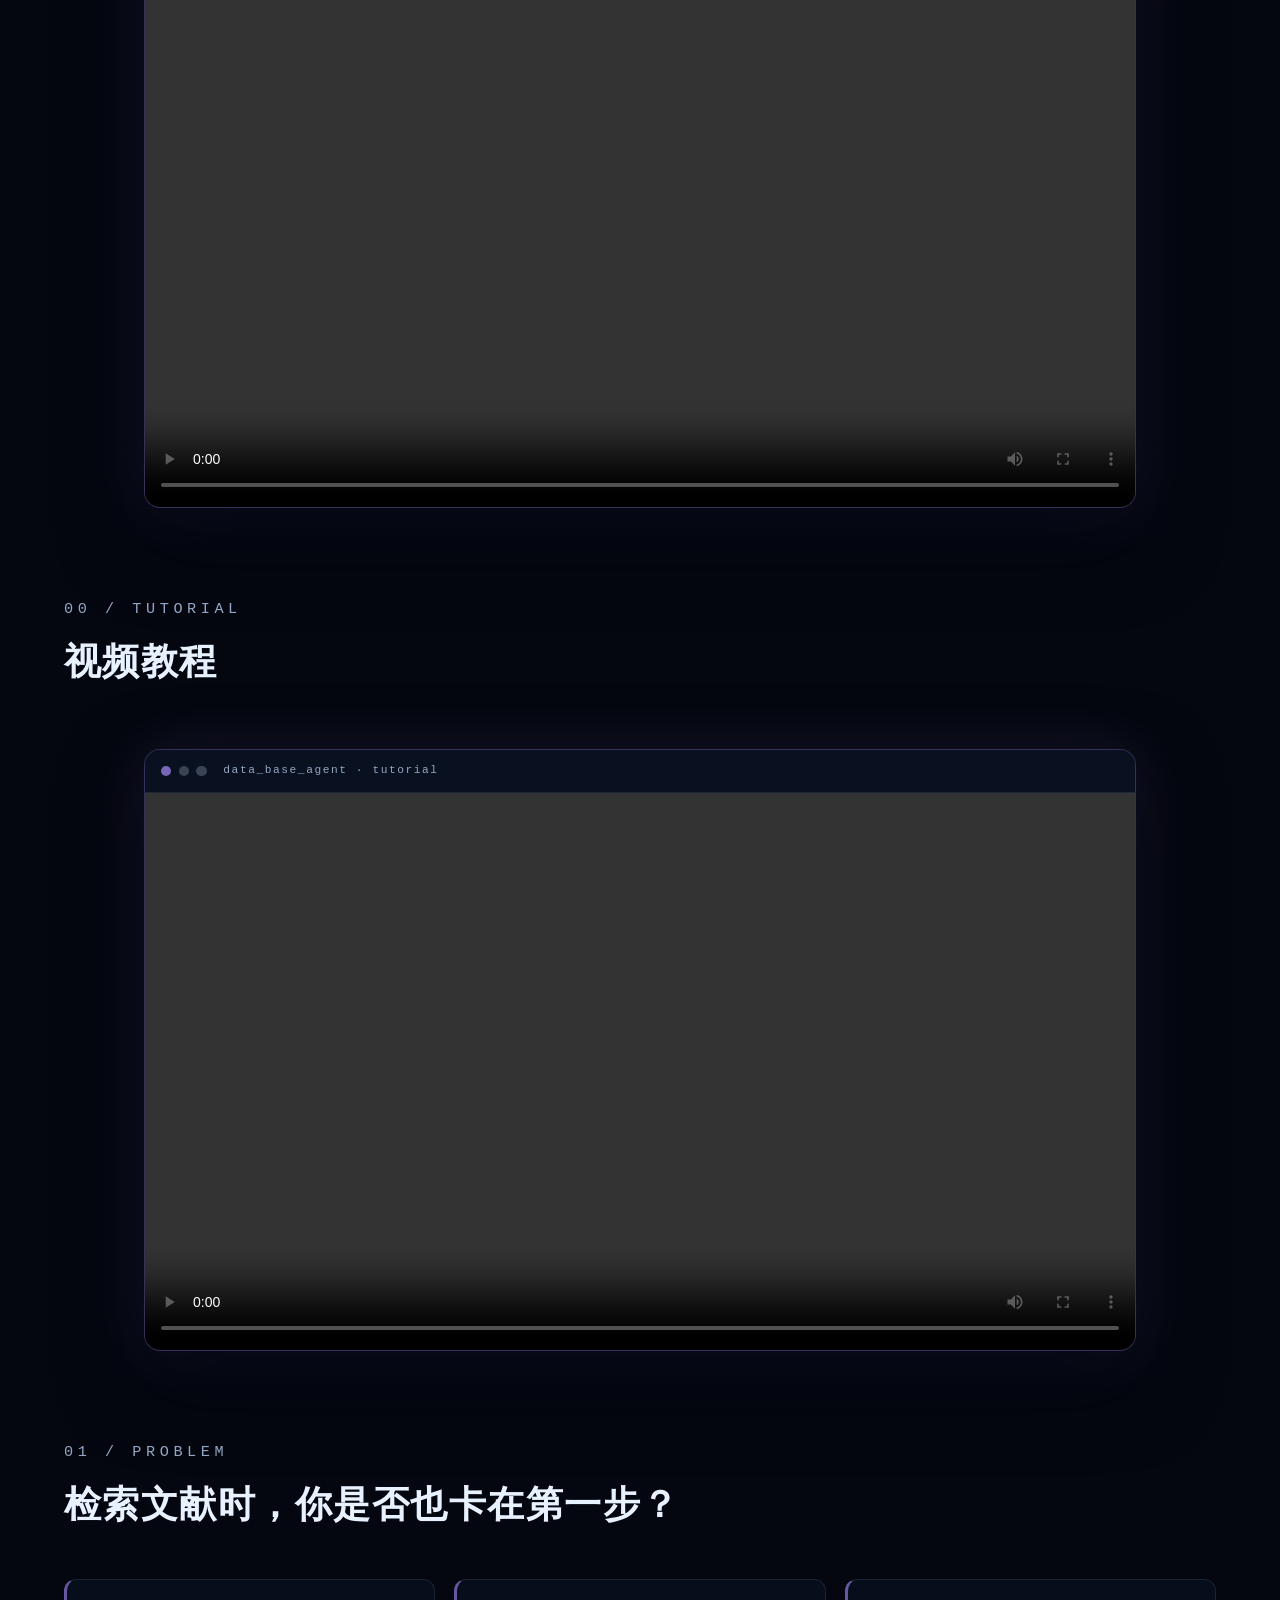
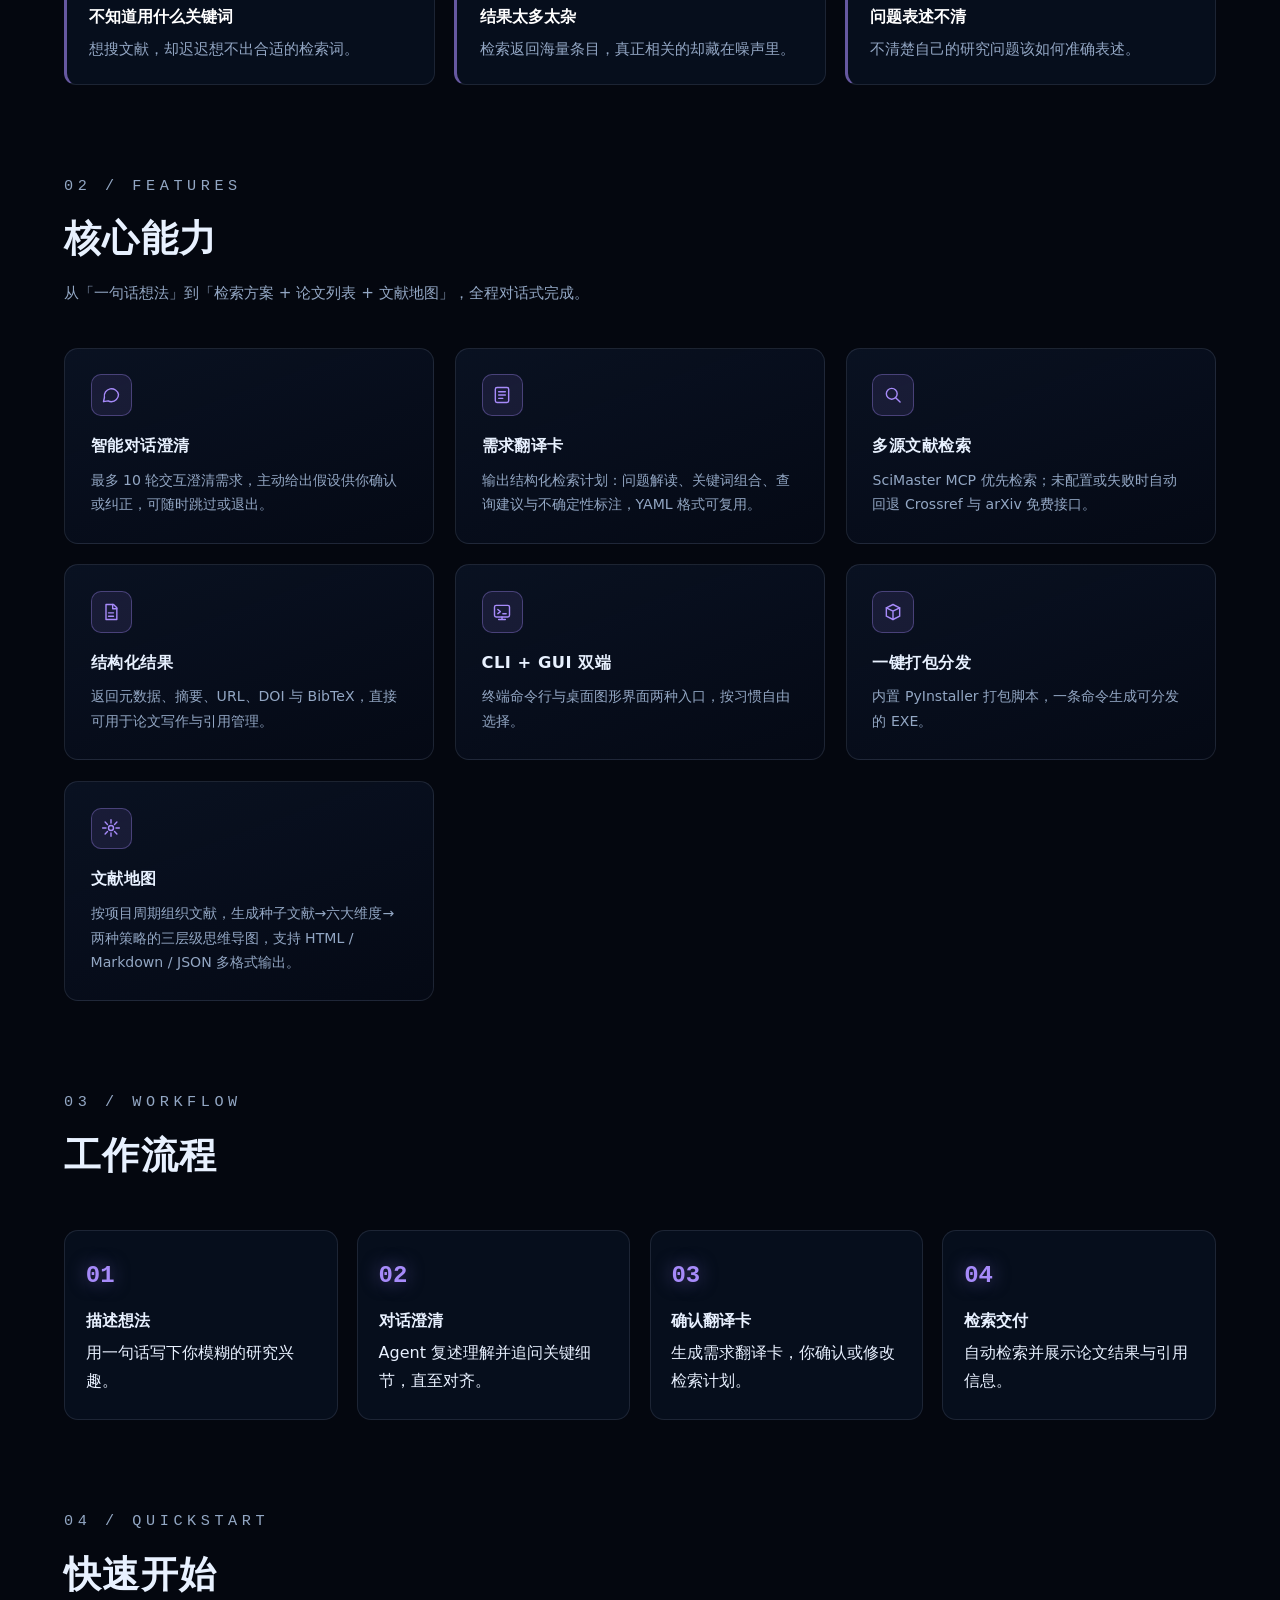
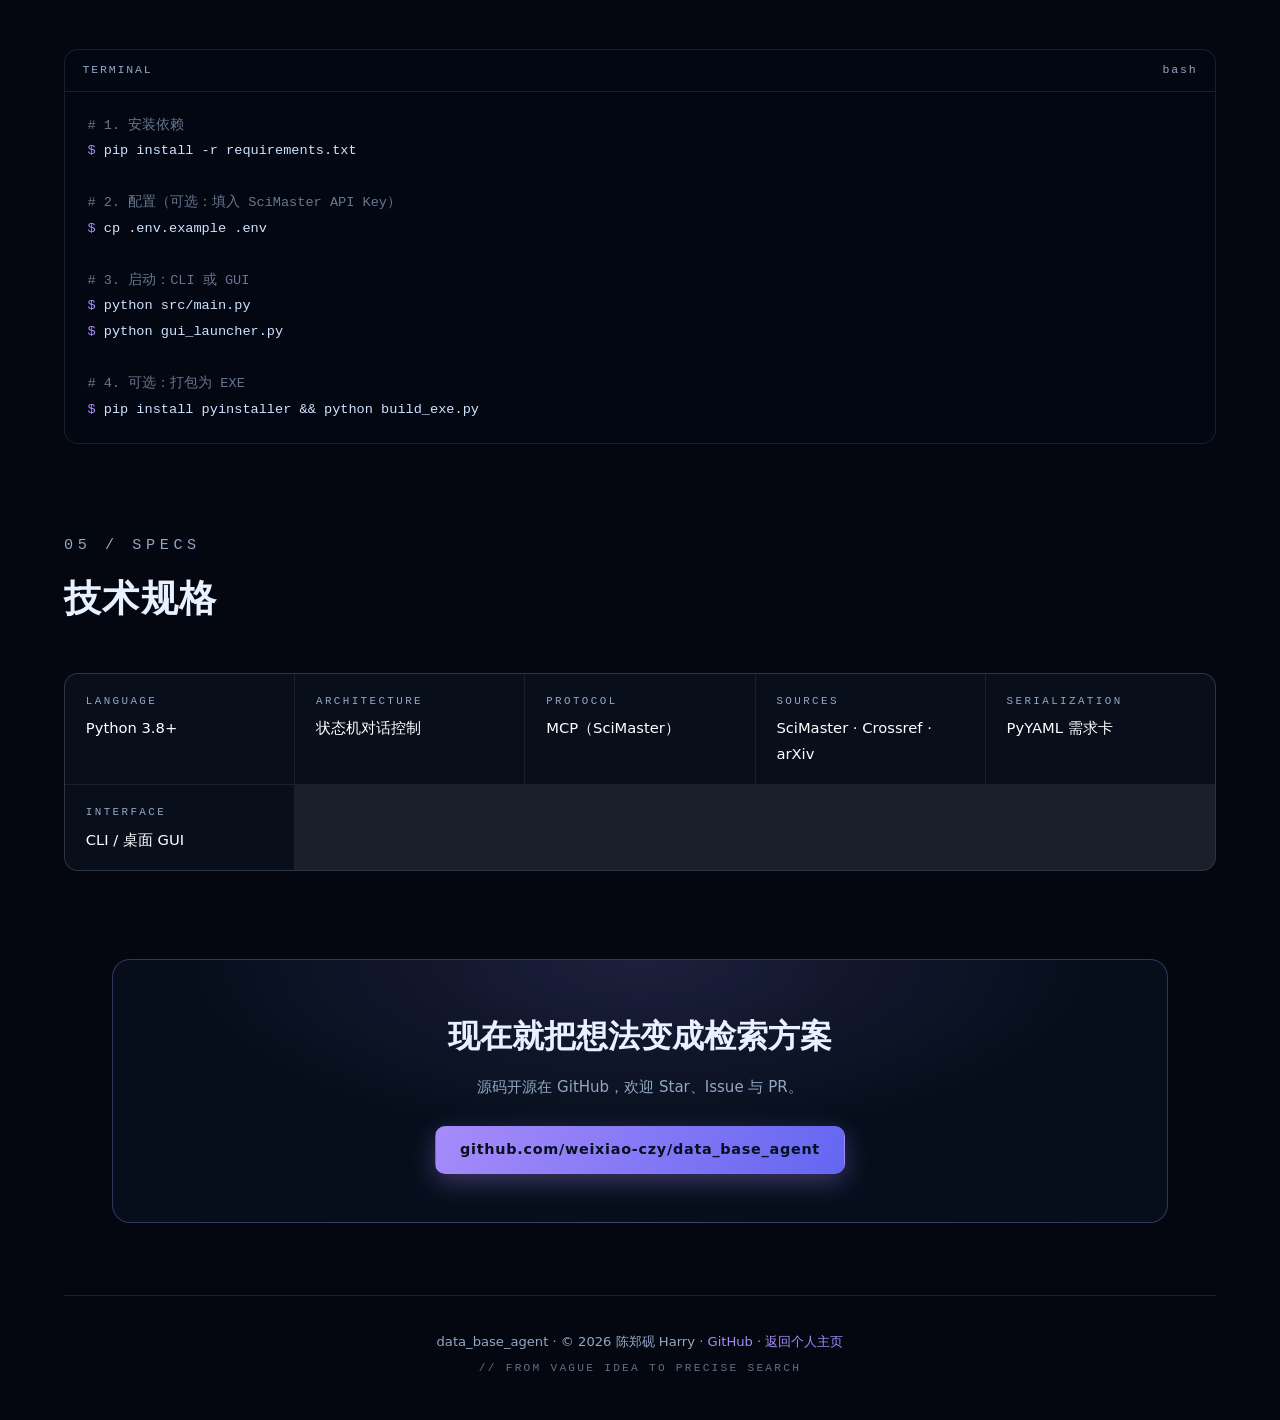
==== commit f7e67a04: "feat: 视频教程更新为 10 分钟中文配音版，替换旧 4 分钟教程" ====
--- a/data_base_agent/index.html
+++ b/data_base_agent/index.html
@@ -65,7 +65,7 @@
     </header>
     <figure class="p-frame">
       <div class="p-frame-bar" aria-hidden="true"><i></i><i></i><i></i><span>data_base_agent · product intro</span></div>
-      <video src="promo-commercial.mp4?v=1" controls preload="metadata" playsinline></video>
+      <video src="promo-litmap-84s.mp4?v=1" controls preload="metadata" playsinline></video>
     </figure>
   </section>
 
@@ -76,7 +76,7 @@
     </header>
     <figure class="p-frame">
       <div class="p-frame-bar" aria-hidden="true"><i></i><i></i><i></i><span>data_base_agent · tutorial</span></div>
-      <video src="instructions.mp4?v=1" controls preload="metadata" playsinline></video>
+      <video src="tutorial-voiced-1080p.mp4?v=1" controls preload="metadata" playsinline></video>
     </figure>
   </section>
 
